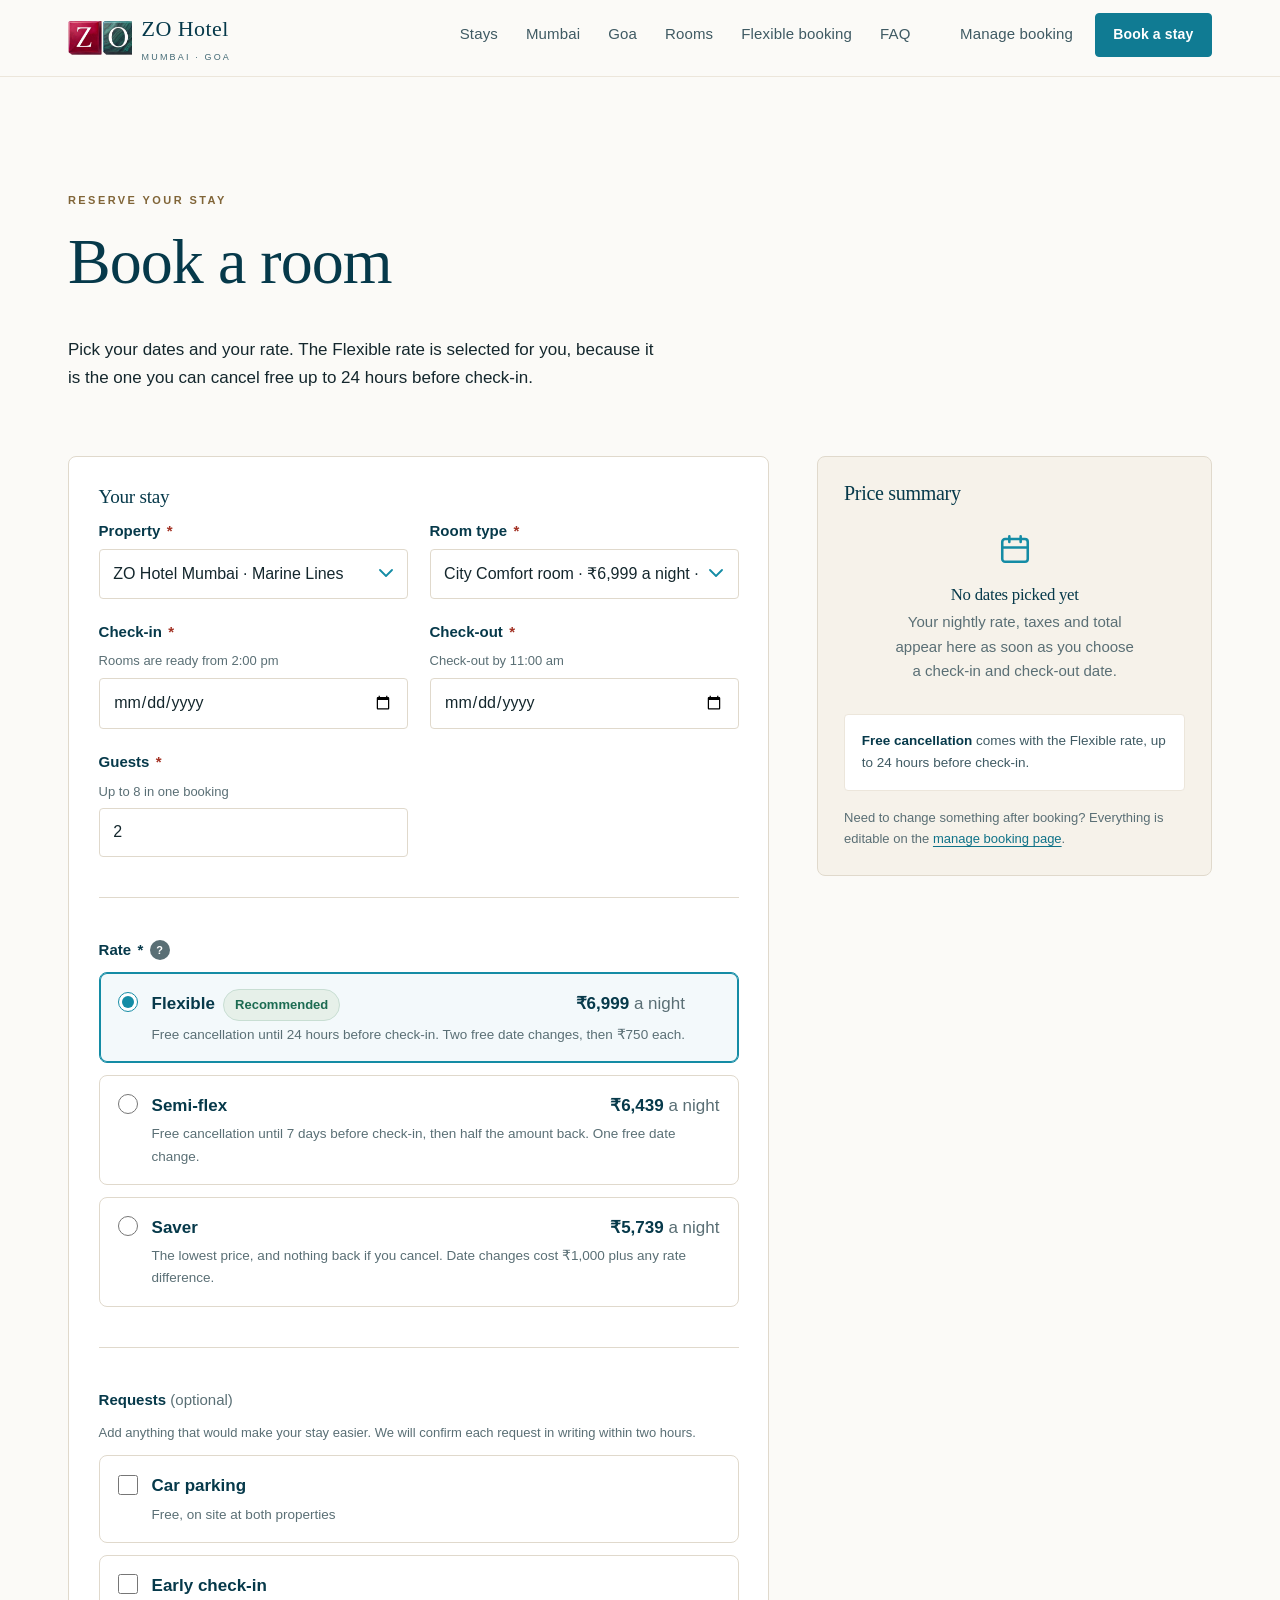
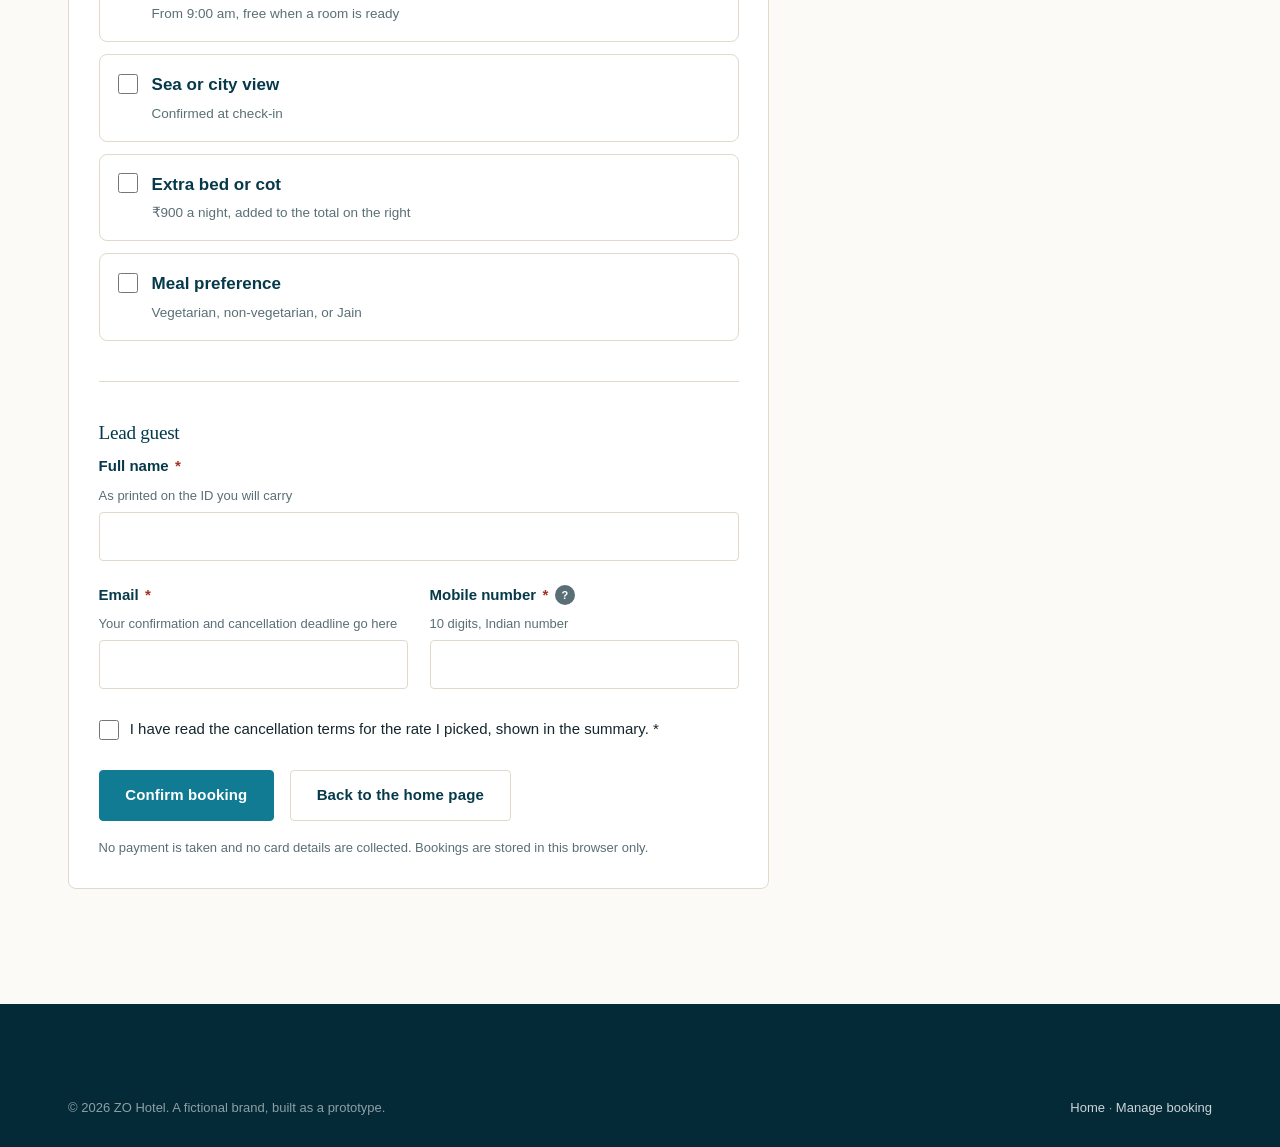
==== booking.html @ 261be16f "Add the ZO emblem as the brand mark, header to favicon One supplied render, 6336x2688 on a flat whit" ====
<!DOCTYPE html>
<html lang="en-IN">
<head>
<meta charset="utf-8">
<meta name="viewport" content="width=device-width, initial-scale=1">
<title>Book a stay — ZO Hotel</title>
<meta name="description" content="Book a room at ZO Hotel Mumbai or Goa. Pick a Flexible rate for free cancellation up to 24 hours before check-in.">
<link rel="icon" type="image/png" href="assets/img/zo-favicon.png">
<link rel="stylesheet" href="assets/css/main.css">
</head>
<body class="page--solid">

<a class="skip-link" href="#main">Skip to the main content</a>

<header class="site-header" data-header>
  <div class="container site-header__inner">
    <a class="brand" href="index.html">
      <img class="brand__mark" src="assets/img/zo-logo-mark.webp"
           alt="" width="480" height="255" decoding="async">
      <span class="brand__text">ZO Hotel<small>Mumbai · Goa</small></span>
    </a>

    <button class="nav__toggle" type="button" data-nav-toggle aria-expanded="false" aria-controls="site-nav">
      <svg width="18" height="18" viewBox="0 0 24 24" fill="none" stroke="currentColor" stroke-width="1.8" stroke-linecap="round" aria-hidden="true"><path d="M3 7h18M3 12h18M3 17h18"/></svg>
      Menu
    </button>

    <nav class="nav" id="site-nav" data-nav aria-label="Main">
      <ul class="nav__list">
        <li><a class="nav__link" href="index.html#stays">Stays</a></li>
        <li><a class="nav__link" href="mumbai.html">Mumbai</a></li>
        <li><a class="nav__link" href="goa.html">Goa</a></li>
        <li><a class="nav__link" href="index.html#rooms">Rooms</a></li>
        <li><a class="nav__link" href="flexible-booking.html">Flexible booking</a></li>
        <li><a class="nav__link" href="index.html#faq">FAQ</a></li>
        <li aria-hidden="true"><span class="nav__divider"></span></li>
        <li><a class="nav__link" href="manage.html">Manage booking</a></li>
        <li class="nav__cta"><a class="btn btn--primary btn--sm" href="booking.html" aria-current="page">Book a stay</a></li>
      </ul>
    </nav>
  </div>
</header>

<main id="main" class="section">
  <div class="container">

    <div class="section__head">
      <p class="eyebrow">Reserve your stay</p>
      <h1>Book a room</h1>
      <p>
        Pick your dates and your rate. The Flexible rate is selected for you, because it is the one
        you can cancel free up to 24 hours before check-in.
      </p>
    </div>

    <noscript>
      <div class="banner banner--warn">
        <span class="banner__icon">
          <svg width="22" height="22" viewBox="0 0 24 24" fill="none" stroke="currentColor" stroke-width="1.8" stroke-linecap="round" stroke-linejoin="round" aria-hidden="true"><path d="M12 4l8.5 15H3.5L12 4z"/><path d="M12 10v4M12 17h.01"/></svg>
        </span>
        <div class="banner__body">
          <p class="banner__title">This booking form needs JavaScript</p>
          <p>Live pricing and validation run in your browser. Call +91 22 4000 1234 and we will book the room for you.</p>
        </div>
      </div>
    </noscript>

    <!-- Confirmation replaces the form once a booking succeeds -->
    <div id="booking-confirmation" hidden></div>

    <div class="booking-layout">

      <div class="card" id="booking-form-card">
        <form id="booking-form" novalidate>

          <!-- Error summary: appears above the form, links to each field -->
          <div class="error-summary" data-error-summary role="alert" hidden></div>

          <h2 style="font-size:1.2rem">Your stay</h2>
          <div class="form-grid">
            <div class="field">
              <label class="label" for="property">Property <span class="req" aria-hidden="true">*</span></label>
              <select class="select" id="property" name="property" required>
                <option value="mumbai">ZO Hotel Mumbai · Marine Lines</option>
                <option value="goa">ZO Hotel Goa · Baga Beach</option>
              </select>
              <p class="error-text" data-error-for="property" id="err-property" hidden></p>
            </div>

            <div class="field">
              <label class="label" for="roomId">Room type <span class="req" aria-hidden="true">*</span></label>
              <select class="select" id="roomId" name="roomId" required>
                <!-- Options are built from the rate card in booking.js -->
              </select>
              <p class="error-text" data-error-for="roomId" id="err-roomId" hidden></p>
            </div>

            <div class="field">
              <label class="label" for="checkIn">Check-in <span class="req" aria-hidden="true">*</span></label>
              <p class="hint" id="hint-checkIn">Rooms are ready from 2:00 pm</p>
              <input class="input" type="date" id="checkIn" name="checkIn" required aria-describedby="hint-checkIn">
              <p class="error-text" data-error-for="checkIn" id="err-checkIn" hidden></p>
            </div>

            <div class="field">
              <label class="label" for="checkOut">Check-out <span class="req" aria-hidden="true">*</span></label>
              <p class="hint" id="hint-checkOut">Check-out by 11:00 am</p>
              <input class="input" type="date" id="checkOut" name="checkOut" required aria-describedby="hint-checkOut">
              <p class="error-text" data-error-for="checkOut" id="err-checkOut" hidden></p>
            </div>

            <div class="field">
              <label class="label" for="guests">Guests <span class="req" aria-hidden="true">*</span></label>
              <p class="hint" id="hint-guests">Up to 8 in one booking</p>
              <input class="input" type="number" id="guests" name="guests" value="2" min="1" max="8" step="1" inputmode="numeric" required aria-describedby="hint-guests">
              <p class="error-text" data-error-for="guests" id="err-guests" hidden></p>
            </div>
          </div>

          <hr>

          <fieldset id="plan-fieldset" role="radiogroup" aria-required="true" aria-labelledby="plan-legend">
            <legend style="display:flex;align-items:center;gap:.4rem" id="plan-legend">
              Rate <span class="req" aria-hidden="true">*</span>
              <span class="tip" data-tip>
                <button class="tip__btn" type="button" aria-label="How the three rates differ" aria-describedby="tip-rates">?</button>
                <span class="tip__bubble" id="tip-rates" role="tooltip" hidden>
                  The cheaper the rate, the less you get back if you cancel. Flexible costs the most and
                  refunds in full until 24 hours before check-in.
                </span>
              </span>
            </legend>

            <div class="option-list" id="plan-list">
              <label class="option" for="plan-flexible" data-plan="flexible">
                <input type="radio" id="plan-flexible" name="planId" value="flexible" required checked>
                <span class="option__text">
                  <span class="option__title">
                    Flexible
                    <span class="chip chip--success">Recommended</span>
                    <span class="option__price" data-plan-price></span>
                  </span>
                  <span class="option__note">
                    Free cancellation until 24 hours before check-in. Two free date changes, then ₹750 each.
                  </span>
                </span>
              </label>

              <label class="option" for="plan-semiflex" data-plan="semiflex">
                <input type="radio" id="plan-semiflex" name="planId" value="semiflex" required>
                <span class="option__text">
                  <span class="option__title">
                    Semi-flex
                    <span class="option__price" data-plan-price></span>
                  </span>
                  <span class="option__note">
                    Free cancellation until 7 days before check-in, then half the amount back. One free date change.
                  </span>
                </span>
              </label>

              <label class="option" for="plan-saver" data-plan="saver">
                <input type="radio" id="plan-saver" name="planId" value="saver" required>
                <span class="option__text">
                  <span class="option__title">
                    Saver
                    <span class="option__price" data-plan-price></span>
                  </span>
                  <span class="option__note">
                    The lowest price, and nothing back if you cancel. Date changes cost ₹1,000 plus any rate difference.
                  </span>
                </span>
              </label>
            </div>
            <p class="error-text" data-error-for="planId" id="err-planId" hidden></p>
          </fieldset>

          <hr>

          <fieldset>
            <legend>Requests <span class="muted" style="font-weight:400">(optional)</span></legend>
            <p class="hint" style="margin-bottom:.75rem">
              Add anything that would make your stay easier. We will confirm each request in writing
              within two hours.
            </p>

            <div class="option-list">
              <label class="option" for="req-parking">
                <input type="checkbox" id="req-parking" name="requests" value="parking" data-group="true">
                <span class="option__text">
                  <span class="option__title">Car parking</span>
                  <span class="option__note">Free, on site at both properties</span>
                </span>
              </label>

              <label class="option" for="req-earlyCheckin">
                <input type="checkbox" id="req-earlyCheckin" name="requests" value="earlyCheckin" data-group="true">
                <span class="option__text">
                  <span class="option__title">Early check-in</span>
                  <span class="option__note">From 9:00 am, free when a room is ready</span>
                </span>
              </label>

              <label class="option" for="req-view">
                <input type="checkbox" id="req-view" name="requests" value="view" data-group="true">
                <span class="option__text">
                  <span class="option__title">Sea or city view</span>
                  <span class="option__note">Confirmed at check-in</span>
                </span>
              </label>

              <label class="option" for="req-extraBed">
                <input type="checkbox" id="req-extraBed" name="requests" value="extraBed" data-group="true">
                <span class="option__text">
                  <span class="option__title">Extra bed or cot</span>
                  <span class="option__note">₹900 a night, added to the total on the right</span>
                </span>
              </label>

              <label class="option" for="req-meal-booking">
                <input type="checkbox" id="req-meal-booking" name="requests" value="meal" data-group="true">
                <span class="option__text">
                  <span class="option__title">Meal preference</span>
                  <span class="option__note">Vegetarian, non-vegetarian, or Jain</span>
                </span>
              </label>
            </div>

            <div class="field mt-2" id="meal-field" hidden>
              <label class="label" for="meal">Which preference</label>
              <select class="select" id="meal" name="meal" style="max-width:280px">
                <option value="veg">Vegetarian</option>
                <option value="nonveg">Non-vegetarian</option>
                <option value="jain">Jain</option>
              </select>
            </div>
          </fieldset>

          <hr>

          <h2 style="font-size:1.2rem">Lead guest</h2>
          <div class="form-grid">
            <div class="field field--full">
              <label class="label" for="fullName">Full name <span class="req" aria-hidden="true">*</span></label>
              <p class="hint" id="hint-fullName">As printed on the ID you will carry</p>
              <input class="input" type="text" id="fullName" name="fullName" autocomplete="name" required aria-describedby="hint-fullName">
              <p class="error-text" data-error-for="fullName" id="err-fullName" hidden></p>
            </div>

            <div class="field">
              <label class="label" for="email">Email <span class="req" aria-hidden="true">*</span></label>
              <p class="hint" id="hint-email">Your confirmation and cancellation deadline go here</p>
              <input class="input" type="email" id="email" name="email" autocomplete="email" required aria-describedby="hint-email">
              <p class="error-text" data-error-for="email" id="err-email" hidden></p>
            </div>

            <div class="field">
              <label class="label" for="phone">
                Mobile number <span class="req" aria-hidden="true">*</span>
                <span class="tip" data-tip>
                  <button class="tip__btn" type="button" aria-label="Why we ask for a mobile number" aria-describedby="tip-phone">?</button>
                  <span class="tip__bubble" id="tip-phone" role="tooltip" hidden>
                    If anything changes with your room on the day, we call this number before you travel.
                  </span>
                </span>
              </label>
              <p class="hint" id="hint-phone">10 digits, Indian number</p>
              <input class="input" type="tel" id="phone" name="phone" autocomplete="tel" inputmode="numeric" required aria-describedby="hint-phone">
              <p class="error-text" data-error-for="phone" id="err-phone" hidden></p>
            </div>
          </div>

          <div class="field mt-3">
            <label class="checkline" for="consent">
              <input type="checkbox" id="consent" name="consent" required>
              <span>
                I have read the cancellation terms for the rate I picked, shown in the summary.
                <span class="req" aria-hidden="true">*</span>
              </span>
            </label>
            <p class="error-text" data-error-for="consent" id="err-consent" hidden></p>
          </div>

          <div class="btn-row mt-3">
            <button class="btn btn--primary" type="submit">Confirm booking</button>
            <a class="btn btn--outline" href="index.html">Back to the home page</a>
          </div>

          <p class="tiny muted mt-2">
            No payment is taken and no card details are collected.
            Bookings are stored in this browser only.
          </p>
        </form>
      </div>

      <aside class="summary" id="summary-card" aria-labelledby="summary-title">
        <h2 id="summary-title">Price summary</h2>
        <div id="summary-body" aria-live="polite"></div>
        <div class="summary__policy" id="summary-policy"></div>
        <p class="tiny muted mt-2 mb-0">
          Need to change something after booking? Everything is editable on the
          <a href="manage.html">manage booking page</a>.
        </p>
      </aside>

    </div>
  </div>
</main>

<footer class="site-footer">
  <div class="container">
    <div class="footer-bottom" style="margin-top:0;border-top:0">
      <p class="mb-0">© <span data-year>2026</span> ZO Hotel. A fictional brand, built as a prototype.</p>
      <p class="mb-0">
        <a href="index.html">Home</a> ·
        <a href="manage.html">Manage booking</a>
      </p>
    </div>
  </div>
</footer>

<script src="assets/js/logic.js"></script>
<script src="assets/js/core.js"></script>
<script src="assets/js/forms.js"></script>
<script src="assets/js/booking.js"></script>
</body>
</html>
---- assets/css/main.css ----
/* =============================================================================
   ZO Hotel — main.css
   Editorial hospitality design. Photography carries the page; type and colour
   stay restrained. No external fonts or images, so the site runs offline.

   1  Tokens              8  Destinations        15 Dialogs
   2  Base                9  Editorial           16 Banners and toasts
   3  Utilities          10  Rooms and rates     17 Docs pages
   4  Buttons            11  Meetings            18 Footer
   5  Header and nav     12  Flexibility         19 Motion
   6  Hero               13  Trust and FAQ       20 Responsive
   7  Sections           14  Forms               21 Print

   8b Property pages — the Mumbai and Goa panels on the home page open
      mumbai.html and goa.html, which reuse this system: the hero of section 6,
      the rate list of section 10, the benefit rules of section 12 and the
      accordion of section 13. The few additions they need sit at the end of
      section 8, next to the destination panels they follow from.
   ========================================================================== */

/* -----------------------------------------------------------------------------
   1. Tokens
   -------------------------------------------------------------------------- */
:root {
  /* brand */
  --navy: #06394a;
  --navy-deep: #042a37;
  --near-black: #14272d;
  --teal: #148ca5;
  --teal-dark: #0f7288;
  /* Filled buttons only. White on --teal measures 3.94:1, under the 4.5:1 that
     15px semibold button text needs, so the filled button takes this instead
     and --teal stays as the accent it was chosen to be. */
  --teal-btn: #107b93;
  --teal-btn-hover: #0d6376;
  --sand: #c9a979;
  /* Small sand labels are text, so they are held to 4.5:1 against the three
     page grounds — white, ivory and soft white. #a8875a managed 3.00:1 on
     ivory. --sand itself stays lighter because it only ever draws a rule. */
  --sand-deep: #806538;

  /* surfaces */
  --ivory: #f6f2ea;
  --ivory-deep: #efe8db;
  --soft-white: #fbfaf7;
  --warm-white: #faf7f2; /* headline colour over photography */
  --white: #ffffff;

  /* text */
  --ink: #14272d;
  --ink-soft: #3f5a63;
  /* Hints, meta lines and captions. #6b8189 measured 3.67:1 on ivory. */
  --muted: #5a6f75;
  --on-dark: rgba(255, 255, 255, 0.92);
  --on-dark-soft: rgba(255, 255, 255, 0.72);

  /* lines */
  --line: #e0d9cc;
  --line-soft: #ece6db;
  --line-cool: #d6e3e7;

  /* semantic */
  --success: #1c6b52;
  --success-bg: #e6f0e9;
  --danger: #a33224;
  --danger-bg: #f8ebe8;
  --warn: #8a6320;
  --warn-bg: #f9f0dd;

  /* type */
  --serif: 'Iowan Old Style', 'Palatino Linotype', Palatino, 'Book Antiqua', Georgia, serif;
  --sans: -apple-system, BlinkMacSystemFont, 'Segoe UI', Roboto, 'Helvetica Neue', Arial, sans-serif;
  --mono: ui-monospace, SFMono-Regular, Menlo, Consolas, monospace;

  /* shape */
  --radius-sm: 4px;
  --radius: 8px;
  --radius-lg: 12px;
  --shadow-sm: 0 1px 2px rgba(20, 39, 45, 0.05), 0 2px 8px rgba(20, 39, 45, 0.04);
  --shadow: 0 2px 6px rgba(20, 39, 45, 0.06), 0 12px 32px rgba(20, 39, 45, 0.08);
  --shadow-lift: 0 24px 60px rgba(20, 39, 45, 0.18);
  --container: 1240px;
  --header-h: 76px;

  /* motion */
  --ease: cubic-bezier(0.22, 0.61, 0.36, 1);
}

/* -----------------------------------------------------------------------------
   2. Base
   -------------------------------------------------------------------------- */
*,
*::before,
*::after { box-sizing: border-box; }

html {
  -webkit-text-size-adjust: 100%;
  scroll-behavior: smooth;
  scroll-padding-top: calc(var(--header-h) + 16px);
}

body {
  margin: 0;
  background: var(--soft-white);
  color: var(--ink);
  font-family: var(--sans);
  font-size: 1.0625rem;
  line-height: 1.65;
  -webkit-font-smoothing: antialiased;
  overflow-x: hidden;
}

/* Inner pages sit below the fixed header; the home page tucks under it. */
body.page--solid { padding-top: var(--header-h); }

h1, h2, h3, h4 {
  font-family: var(--serif);
  color: var(--navy);
  font-weight: 400;
  line-height: 1.1;
  letter-spacing: -0.015em;
  margin: 0 0 0.6em;
}

h1 { font-size: clamp(2.5rem, 5vw, 4rem); }
h2 { font-size: clamp(1.9rem, 3.4vw, 2.9rem); }
h3 { font-size: clamp(1.2rem, 1.8vw, 1.5rem); }
h4 { font-size: 1.0625rem; font-family: var(--sans); font-weight: 600; }

p { margin: 0 0 1.1rem; }
p:last-child { margin-bottom: 0; }

a { color: var(--teal-dark); text-decoration: underline; text-underline-offset: 3px; text-decoration-thickness: 1px; }
a:hover { color: var(--navy); }

ul, ol { margin: 0 0 1.1rem; padding-left: 1.2rem; }
li { margin-bottom: 0.4rem; }

img { max-width: 100%; height: auto; display: block; }
strong { font-weight: 600; color: var(--navy); }
kbd {
  font-family: var(--mono); font-size: 0.8125em; background: var(--ivory);
  border: 1px solid var(--line); border-radius: 3px; padding: 0.1em 0.35em;
}

hr { border: 0; border-top: 1px solid var(--line); margin: 2.5rem 0; }

:focus-visible {
  outline: 2px solid var(--teal);
  outline-offset: 3px;
  border-radius: 2px;
}

/* -----------------------------------------------------------------------------
   3. Utilities
   -------------------------------------------------------------------------- */
.visually-hidden {
  position: absolute !important;
  width: 1px; height: 1px; padding: 0; margin: -1px;
  overflow: hidden; clip: rect(0 0 0 0); clip-path: inset(50%);
  white-space: nowrap; border: 0;
}

.container {
  width: 100%;
  max-width: var(--container);
  margin-inline: auto;
  padding-inline: clamp(20px, 4vw, 48px);
}
.container--narrow { max-width: 820px; }

.eyebrow {
  display: block;
  font-family: var(--sans);
  font-size: 0.6875rem;
  font-weight: 600;
  letter-spacing: 0.22em;
  text-transform: uppercase;
  color: var(--sand-deep);
  margin: 0 0 1.1rem;
}
.eyebrow--light { color: rgba(255, 255, 255, 0.82); }

.lede { font-size: clamp(1.0625rem, 1.4vw, 1.1875rem); color: var(--ink-soft); max-width: 56ch; }
.muted { color: var(--muted); }
.small { font-size: 0.9375rem; }
.tiny { font-size: 0.8125rem; }
.center { text-align: center; }
/* Keeps a hyphenated word whole: line breakers treat "check-out" as two. */
.nowrap { white-space: nowrap; }
.mono { font-family: var(--mono); font-size: 0.9375em; }
.mb-0 { margin-bottom: 0; }
.mt-1 { margin-top: 0.5rem; }
.mt-2 { margin-top: 1rem; }
.mt-3 { margin-top: 1.75rem; }
.mt-4 { margin-top: 2.75rem; }
.stack > * + * { margin-top: 0.8rem; }

.skip-link {
  position: absolute; left: 16px; top: -64px; z-index: 200;
  background: var(--navy); color: var(--white);
  padding: 12px 20px; border-radius: 0 0 var(--radius) var(--radius);
  text-decoration: none; font-weight: 600;
  transition: top 0.2s var(--ease);
}
.skip-link:focus { top: 0; color: var(--white); }

/* -----------------------------------------------------------------------------
   4. Buttons
   -------------------------------------------------------------------------- */
.btn {
  display: inline-flex; align-items: center; justify-content: center; gap: 0.5rem;
  min-height: 48px; padding: 0.75rem 1.6rem;
  border: 1px solid transparent; border-radius: var(--radius-sm);
  font: inherit; font-size: 0.9375rem; font-weight: 600;
  letter-spacing: 0.01em; text-decoration: none; cursor: pointer;
  transition: background-color 0.25s var(--ease), color 0.25s var(--ease),
              border-color 0.25s var(--ease), transform 0.25s var(--ease);
}

.btn--primary { background: var(--teal-btn); border-color: var(--teal-btn); color: var(--white); }
.btn--primary:hover { background: var(--teal-btn-hover); border-color: var(--teal-btn-hover); color: var(--white); }

.btn--dark { background: var(--navy); border-color: var(--navy); color: var(--white); }
.btn--dark:hover { background: var(--navy-deep); color: var(--white); }

.btn--outline { background: transparent; border-color: var(--line); color: var(--navy); }
.btn--outline:hover { border-color: var(--navy); background: var(--ivory); color: var(--navy); }

.btn--onDark { background: transparent; border-color: rgba(255, 255, 255, 0.5); color: var(--white); }
.btn--onDark:hover { background: rgba(255, 255, 255, 0.14); border-color: var(--white); color: var(--white); }

/* Understated text link used beside a primary action */
.btn--quiet {
  background: transparent; border-color: transparent; color: var(--navy);
  padding-inline: 0.25rem; text-decoration: underline; text-underline-offset: 4px;
}
.btn--quiet:hover { color: var(--teal-dark); }
.btn--quiet-light { background: transparent; border-color: transparent; color: var(--white); text-decoration: underline; text-underline-offset: 5px; padding-inline: 0.25rem; }
.btn--quiet-light:hover { color: var(--white); background: rgba(255, 255, 255, 0.12); }

/* Destructive, deliberately never the visual default */
.btn--quiet-danger {
  background: transparent; border-color: transparent; color: var(--danger);
  text-decoration: underline; text-underline-offset: 4px; padding-inline: 0.4rem;
}
.btn--quiet-danger:hover { background: var(--danger-bg); color: var(--danger); text-decoration: none; }

.btn--ghost { background: transparent; border-color: transparent; color: var(--teal-dark); padding-inline: 0.5rem; }
.btn--ghost:hover { background: var(--ivory); }

.btn--sm { min-height: 44px; padding: 0.5rem 1.1rem; font-size: 0.875rem; }
.btn--block { width: 100%; }
.btn[disabled], .btn[aria-disabled='true'] { opacity: 0.5; cursor: not-allowed; }

/* `display: inline-flex` above outranks the UA rule for [hidden], so a button
   the script hides would otherwise stay on screen and stay clickable. The
   reason step in flows.js hides and shows its offer button on every change of
   selection, which is where this bit. Every other component that toggles
   `hidden` declares the same override. */
.btn[hidden] { display: none; }

.btn-row { display: flex; flex-wrap: wrap; gap: 1rem; align-items: center; }

/* Arrow link, used on destination panels and rooms */
.arrow-link {
  display: inline-flex; align-items: center; gap: 0.5rem;
  font-size: 0.9375rem; font-weight: 600; text-decoration: none;
  color: var(--navy); letter-spacing: 0.01em;
}
.arrow-link::after {
  content: '→'; transition: transform 0.3s var(--ease); font-weight: 400;
}
.arrow-link:hover { color: var(--teal-dark); }
.arrow-link:hover::after { transform: translateX(5px); }
.arrow-link--light { color: var(--white); }
.arrow-link--light:hover { color: var(--white); }

/* -----------------------------------------------------------------------------
   5. Header and navigation
   -------------------------------------------------------------------------- */
.site-header {
  position: fixed; top: 0; left: 0; right: 0; z-index: 60;
  background: transparent;
  border-bottom: 1px solid transparent;
  transition: background-color 0.45s var(--ease), border-color 0.45s var(--ease),
              box-shadow 0.45s var(--ease);
}
.site-header__inner {
  display: flex; align-items: center; gap: 1.5rem; min-height: var(--header-h);
  position: relative;
}

.brand {
  display: inline-flex; align-items: center; gap: 0.6rem;
  font-family: var(--serif); font-size: 1.375rem; letter-spacing: 0.02em;
  color: var(--white); text-decoration: none; margin-right: auto;
  transition: color 0.45s var(--ease);
}
/* The two enamel tiles from the emblem, and only those. The crest above them
   in the full artwork is fine filigree that turns to noise at this size, so
   the header takes the part that still reads: two saturated squares carrying a
   Z and an O. Decorative, because the wordmark beside it says the name. */
.brand__mark {
  display: block; width: auto; height: 34px;
  flex: 0 0 auto; align-self: center;
}
.brand__text { display: inline-block; }
/* Kept: the wave mark the header used before the emblem existed. */
.brand__wave { display: inline-block; width: 22px; transition: color 0.45s var(--ease); }
.brand small {
  display: block; font-family: var(--sans); font-size: 0.5625rem;
  letter-spacing: 0.24em; text-transform: uppercase; opacity: 0.75; margin-top: 2px;
}

.nav__list { display: flex; align-items: center; gap: 0.15rem; list-style: none; margin: 0; padding: 0; }
.nav__link {
  display: block; padding: 0.5rem 0.8rem; border-radius: var(--radius-sm);
  color: rgba(255, 255, 255, 0.9); text-decoration: none;
  font-size: 0.9375rem; letter-spacing: 0.01em;
  transition: color 0.25s var(--ease), background-color 0.25s var(--ease);
}
.nav__link:hover { color: var(--white); background: rgba(255, 255, 255, 0.12); }
.nav__link[aria-current='page'] { color: var(--white); box-shadow: inset 0 -1px 0 rgba(255, 255, 255, 0.7); }

.nav__divider { width: 1px; height: 20px; background: rgba(255, 255, 255, 0.28); margin-inline: 0.6rem; }
.nav__cta { margin-left: 0.4rem; }

.nav__toggle {
  display: none; align-items: center; gap: 0.5rem;
  background: transparent; border: 1px solid rgba(255, 255, 255, 0.45);
  border-radius: var(--radius-sm); min-height: 44px; padding: 0 0.9rem;
  font: inherit; font-size: 0.9375rem; font-weight: 600; color: var(--white); cursor: pointer;
}

/* Solid state: set on scroll, on inner pages, and while the drawer is open */
.site-header.is-solid,
.site-header.is-open {
  background: rgba(251, 250, 247, 0.95);
  backdrop-filter: saturate(150%) blur(12px);
  border-bottom-color: var(--line-soft);
}
.site-header.is-solid .brand,
.site-header.is-open .brand { color: var(--navy); }
.site-header.is-solid .nav__link,
.site-header.is-open .nav__link { color: var(--ink-soft); }
.site-header.is-solid .nav__link:hover,
.site-header.is-open .nav__link:hover { color: var(--navy); background: var(--ivory); }
.site-header.is-solid .nav__link[aria-current='page'],
.site-header.is-open .nav__link[aria-current='page'] { color: var(--navy); box-shadow: inset 0 -1px 0 var(--sand); }
.site-header.is-solid .nav__divider,
.site-header.is-open .nav__divider { background: var(--line); }
.site-header.is-solid .nav__toggle,
.site-header.is-open .nav__toggle { color: var(--navy); border-color: var(--line); }

/* -----------------------------------------------------------------------------
   6. Hero
   -------------------------------------------------------------------------- */
.hero {
  position: relative;
  min-height: 85vh;
  display: flex;
  flex-direction: column;
  justify-content: flex-end;
  overflow: hidden;
  isolation: isolate;
}

.hero__media { position: absolute; inset: 0; z-index: -2; }
.hero__media img {
  width: 100%; height: 100%;
  object-fit: cover; object-position: center 58%;
  animation: heroSettle 2.4s var(--ease) both;
}
@keyframes heroSettle {
  from { transform: scale(1.07); }
  to { transform: scale(1); }
}

/* Overlay exists only to make type legible, and it has to actually do that:
   the earlier values left the headline at 1.99:1 and the lede at 1.76:1 over
   the sand, both well under WCAG AA. Tuned by measuring the brightest pixel
   each glyph covers, not the average of the frame. Still directional, so the
   beach and sea on the right stay open. */
.hero__scrim {
  position: absolute; inset: 0; z-index: -1;
  background:
    linear-gradient(to bottom, rgba(4, 42, 55, 0.52) 0%, rgba(4, 42, 55, 0.16) 14%, rgba(4, 42, 55, 0.06) 24%),
    linear-gradient(103deg, rgba(4, 42, 55, 0.88) 0%, rgba(4, 42, 55, 0.76) 26%, rgba(4, 42, 55, 0.44) 50%, rgba(4, 42, 55, 0.06) 68%),
    linear-gradient(to top, rgba(4, 42, 55, 0.7) 0%, rgba(4, 42, 55, 0.28) 32%, rgba(4, 42, 55, 0.04) 54%);
}

.hero__body {
  padding-top: calc(var(--header-h) + clamp(2.5rem, 7vh, 5rem));
  padding-bottom: clamp(2rem, 5vh, 3.25rem);
  /* Narrow enough that the headline sits over the hillside, not the shoreline. */
  max-width: min(620px, 54%);
}

/* One composition, one colour, two lines. The break is set in the markup so it
   never lands mid-phrase. */
.hero h1 {
  font-size: clamp(2.75rem, 4.1vw, 4.25rem);
  line-height: 1.07;
  letter-spacing: -0.022em;
  color: var(--warm-white);
  margin-bottom: 1.5rem;
  text-shadow: 0 1px 28px rgba(4, 42, 55, 0.28);
}

.hero__lede {
  font-size: clamp(1rem, 1.2vw, 1.125rem);
  line-height: 1.6;
  color: var(--on-dark);
  max-width: 40ch;
  margin-bottom: 2.25rem;
}
.hero__actions { display: flex; flex-wrap: wrap; gap: 0.5rem 1.75rem; align-items: center; }
.hero__reassure {
  display: inline-flex; align-items: center; gap: 0.55rem;
  margin: 2rem 0 0;
  font-size: 0.8125rem; letter-spacing: 0.04em; color: var(--on-dark-soft);
}
.hero__reassure svg { flex: 0 0 auto; opacity: 0.85; }

/* Floating booking bar, sitting near the base of the photograph. It arrives a
   beat after the image has settled, so the photograph reads first. */
.searchbar {
  background: rgba(251, 250, 247, 0.96);
  backdrop-filter: blur(8px);
  border: 1px solid rgba(255, 255, 255, 0.55);
  border-radius: var(--radius-lg);
  box-shadow: var(--shadow-lift);
  padding: 0.5rem;
  margin-bottom: clamp(1.5rem, 5vh, 3rem);
  animation: searchbarRise 0.7s var(--ease) 0.2s both;
}
@keyframes searchbarRise {
  from { opacity: 0; transform: translateY(20px); }
  to { opacity: 1; transform: none; }
}
.searchbar__grid {
  display: grid;
  grid-template-columns: 1.15fr 1fr 1fr 0.8fr auto;
  align-items: end;
  gap: 0.25rem;
}
.searchbar__field { padding: 0.7rem 1rem; border-right: 1px solid var(--line-soft); min-width: 0; }
.searchbar__grid > .searchbar__field:nth-child(4) { border-right: 0; }
.searchbar__label {
  display: block; font-size: 0.6875rem; font-weight: 600;
  letter-spacing: 0.14em; text-transform: uppercase; color: var(--muted);
  margin-bottom: 0.3rem;
}
.searchbar__input {
  width: 100%; border: 0; background: transparent; padding: 0;
  font: inherit; font-size: 0.9375rem; font-weight: 600; color: var(--navy);
  min-height: 26px;
}
.searchbar__input:focus { outline: 0; }
.searchbar__field:focus-within { background: var(--ivory); border-radius: var(--radius-sm); }
.searchbar__submit { padding: 0.35rem; }
.searchbar__submit .btn { min-height: 54px; padding-inline: 1.75rem; }
.searchbar__note { margin: 0.35rem 0 0.2rem 1rem; font-size: 0.75rem; color: var(--muted); }

/* -----------------------------------------------------------------------------
   7. Sections
   -------------------------------------------------------------------------- */
.section { padding: clamp(4rem, 9vw, 8rem) 0; }
.section--tight { padding: clamp(3rem, 6vw, 5rem) 0; }
.section--ivory { background: var(--ivory); }
.section--white { background: var(--white); }
.section--navy { background: var(--navy); color: var(--on-dark); }
.section--navy h2, .section--navy h3 { color: var(--white); }
.section--navy .lede { color: var(--on-dark-soft); }
.section--flush-top { padding-top: 0; }

.section__head { max-width: 62ch; margin-bottom: clamp(2.5rem, 5vw, 4rem); }
.section__head--center { margin-inline: auto; text-align: center; }
.section__head h2 { text-wrap: balance; }

/* A heading that reads as two editorial lines */
.display-2 { display: block; }
.display-2 span { display: block; }
.display-2 span + span { color: var(--teal-dark); }
.section--navy .display-2 span + span { color: var(--sand); }

/* -----------------------------------------------------------------------------
   8. Destinations
   -------------------------------------------------------------------------- */
.destinations { display: grid; grid-template-columns: repeat(2, minmax(0, 1fr)); gap: clamp(1.25rem, 3vw, 2.5rem); }

.place { position: relative; display: block; text-decoration: none; color: inherit; }
.place__media {
  position: relative; overflow: hidden;
  border-radius: var(--radius);
  aspect-ratio: 4 / 5;
  background: var(--ivory-deep);
}
.place__media img {
  width: 100%; height: 100%; object-fit: cover;
  transition: transform 1.2s var(--ease);
}
.place:hover .place__media img,
.place:focus-visible .place__media img { transform: scale(1.045); }
.place__media::after {
  content: ''; position: absolute; inset: 0;
  background: linear-gradient(to top, rgba(4, 42, 55, 0.78) 0%, rgba(4, 42, 55, 0.22) 38%, rgba(4, 42, 55, 0) 62%);
}
.place__caption {
  position: absolute; inset: auto 0 0 0; z-index: 2;
  padding: clamp(1.5rem, 3vw, 2.25rem);
  color: var(--white);
}
.place__kicker {
  font-size: 0.625rem; font-weight: 600; letter-spacing: 0.2em;
  text-transform: uppercase; color: rgba(255, 255, 255, 0.85); margin: 0 0 0.5rem;
}
.place__name {
  font-family: var(--serif); font-size: clamp(1.6rem, 2.4vw, 2.1rem);
  color: var(--white); margin: 0 0 0.5rem; line-height: 1.15;
}
.place__blurb { color: rgba(255, 255, 255, 0.85); font-size: 0.9375rem; margin: 0 0 1rem; max-width: 34ch; }
.place__foot {
  display: flex; flex-wrap: wrap; align-items: baseline; gap: 0.75rem 1.25rem;
  justify-content: space-between;
}
.place__price { font-size: 0.9375rem; color: var(--white); margin: 0; }
.place__price strong { color: var(--white); font-weight: 600; }

/* - - - - - - - - - - - - - - - - - - - - - - - - - - - - - - - - - - - - - -
   Property pages (mumbai.html, goa.html)

   A destination panel opens the property page, so the two share a language.
   Everything here is a variant of a component that already exists; nothing
   introduces a second visual system.
   - - - - - - - - - - - - - - - - - - - - - - - - - - - - - - - - - - - - - */

/* The home page hero carries a search bar beneath the headline, which is what
   gives that composition its footing. A property hero ends at its actions, so
   it takes its own height and its own bottom margin instead. */
.hero--property { min-height: min(74vh, 720px); }
.hero--property .hero__body { padding-bottom: clamp(3rem, 9vh, 5.5rem); }

/* A property hero carries a longer lede than the home page and sits lower in
   the frame, which on both photographs puts type over a bright passage — the
   sand at Goa, the lit windows at Mumbai. So the scrim is firmer here, while
   staying directional: the right of each photograph is left open.
   Tuned by measuring the brightest pixel each glyph actually covers, so both
   heroes clear WCAG AA — 3:1 for the headline, 4.5:1 for the lede. Change a
   stop and that margin goes with it. */
.hero--property .hero__scrim {
  background:
    linear-gradient(to bottom, rgba(4, 42, 55, 0.52) 0%, rgba(4, 42, 55, 0.16) 15%, rgba(4, 42, 55, 0.06) 27%),
    linear-gradient(100deg, rgba(4, 42, 55, 0.88) 0%, rgba(4, 42, 55, 0.76) 30%, rgba(4, 42, 55, 0.42) 55%, rgba(4, 42, 55, 0.06) 74%),
    linear-gradient(to top, rgba(4, 42, 55, 0.74) 0%, rgba(4, 42, 55, 0.34) 36%, rgba(4, 42, 55, 0.04) 60%);
}

/* hero-goa..jpg is the only photograph of a city hotel in the set. Framed
   higher than the default so the lit facade reads, not the pool alone. */
.hero--city .hero__media img { object-position: center 38%; }

/* Both property-page bands set their caption over a lit pool, where the home
   page band has dark water. A firmer bottom gradient, so the caption holds. */
.band--property .band__scrim {
  background: linear-gradient(to top, rgba(4, 42, 55, 0.8) 0%, rgba(4, 42, 55, 0.4) 34%, rgba(4, 42, 55, 0.06) 68%);
}

/* The same building again, cropped to the lit guest-room windows, to open the
   rooms section. A letterbox reads as a different photograph from the wide
   courtyard view in the hero above it. */
.band--facade img { object-position: center 14%; }

/* dining.avif is 500×250. Shown at its own size inside its own frame, never
   stretched to fill the column it sits in. */
.editorial__inset {
  margin: 0;
  width: min(100%, 500px);
  overflow: hidden;
  border-radius: var(--radius);
  border: 6px solid var(--soft-white);
  box-shadow: var(--shadow);
  aspect-ratio: 2 / 1;
  background: var(--ivory-deep);
}
.editorial__inset img { width: 100%; height: 100%; object-fit: cover; }

/* - - - Nearby attractions - - -

   Photographs of the real places, which the supplied set does not contain, so
   they come from Wikimedia Commons under CC BY / CC BY-SA and are committed to
   assets/img as local files — the site still runs from the file system with no
   network access. Those licences require attribution, which is why every one
   of these sections closes with a credit line naming the photographer, the
   licence and the source. Do not add a photograph here without one. */
.nearby {
  list-style: none; margin: 0; padding: 0;
  display: grid; grid-template-columns: repeat(4, minmax(0, 1fr));
  gap: clamp(1.5rem, 3vw, 2.5rem);
}
.nearby > li { margin: 0; }

.nearby__art {
  display: block; width: 100%; height: auto;
  aspect-ratio: 4 / 3;
  object-fit: cover;
  margin-bottom: 1.1rem;
  border-radius: var(--radius);
  background: var(--ivory-deep);
}
/* Two of the eight are 3:2 and lose their subject to a centred 4:3 crop. */
.nearby__art--high { object-position: center 40%; }
.nearby__art--low { object-position: center 62%; }

.nearby__where {
  margin: 0 0 0.4rem;
  font-size: 0.625rem; font-weight: 600; letter-spacing: 0.16em;
  text-transform: uppercase; color: var(--sand-deep);
}
.nearby__name {
  font-family: var(--serif); font-size: clamp(1.0625rem, 1.4vw, 1.1875rem);
  line-height: 1.2; color: var(--navy); margin: 0 0 0.5rem;
}
.nearby__note { margin: 0; font-size: 0.875rem; line-height: 1.55; color: var(--ink-soft); }

/* Travel times are left to the front desk rather than invented here. */
.nearby__caveat {
  display: flex; align-items: flex-start; gap: 0.55rem;
  margin: clamp(2rem, 4vw, 2.75rem) 0 0; max-width: 74ch;
  font-size: 0.8125rem; line-height: 1.55; color: var(--muted);
}
.nearby__caveat svg { flex: 0 0 auto; margin-top: 3px; color: var(--sand-deep); }

/* Photographer credits. Small, but never hidden: these photographs are used
   under licences that ask for exactly this. */
.nearby__credit {
  margin: 0.85rem 0 0; max-width: 88ch;
  font-size: 0.75rem; line-height: 1.65; color: var(--muted);
}
.nearby__credit a { color: var(--muted); text-underline-offset: 2px; }
.nearby__credit a:hover { color: var(--navy); }

/* Benefit rules down one column, for the narrow half of an editorial split.
   Two classes, because .benefits sets three columns from section 12 below. */
.benefits.benefits--stack {
  grid-template-columns: minmax(0, 1fr);
  gap: clamp(1.35rem, 2.5vw, 1.85rem);
}

/* A day told in three photographs — morning, afternoon, evening. Three items,
   no panels and no borders: the image, a label and one line. */
.story { display: grid; grid-template-columns: repeat(3, minmax(0, 1fr)); gap: clamp(1.5rem, 3vw, 2.5rem); }
.story__item { margin: 0; }
.story__media {
  overflow: hidden; border-radius: var(--radius);
  aspect-ratio: 3 / 2; background: var(--ivory-deep);
  margin: 0 0 1.15rem;
}
.story__media img { width: 100%; height: 100%; object-fit: cover; }
.story__label {
  margin: 0 0 0.5rem; font-size: 0.6875rem; font-weight: 600;
  letter-spacing: 0.2em; text-transform: uppercase; color: var(--sand-deep);
}
.story__line {
  margin: 0; font-family: var(--serif);
  font-size: clamp(1.125rem, 1.6vw, 1.3125rem); line-height: 1.35;
  color: var(--navy); text-wrap: pretty;
}

/* The rate row of section 10 gains a second action and a detail panel, so a
   guest can compare rooms in place instead of leaving for the booking page to
   find out what is in one. The panel is opened by the accordion script that
   already runs the FAQ, so the keyboard and screen-reader behaviour is the
   behaviour that is already tested. */
.rate__actions { justify-self: end; display: flex; flex-wrap: wrap; align-items: center; gap: 0.5rem 1.25rem; }
/* Descendant selector on purpose: .accordion__btn is declared later in the file
   (section 13), so a single-class override here would lose to it. Colour is
   left to .accordion__btn, which keeps the hover state working. */
.rate .rate__toggle {
  width: auto; justify-content: flex-start; gap: 0.5rem;
  padding: 0.35rem 0; font-family: var(--sans);
  font-size: 0.9375rem; font-weight: 600; letter-spacing: 0.01em;
}
.rate__detail { grid-column: 1 / -1; padding: 0.25rem 0 0.75rem; max-width: 64ch; }
.rate__detail > :last-child { margin-bottom: 0; }
.rate__detail ul { list-style: none; margin: 0; padding: 0; display: grid; gap: 0.5rem; }
.rate__detail li {
  position: relative; margin: 0; padding-left: 1rem;
  font-size: 0.9375rem; color: var(--ink-soft);
}
.rate__detail li::before {
  content: ''; position: absolute; left: 0; top: 0.62em;
  width: 5px; height: 5px; border-radius: 50%; background: var(--sand);
}

/* -----------------------------------------------------------------------------
   9. Editorial experience
   -------------------------------------------------------------------------- */
.editorial {
  display: grid;
  grid-template-columns: minmax(0, 1.05fr) minmax(0, 0.95fr);
  gap: clamp(2rem, 5vw, 4.5rem);
  align-items: center;
}
.editorial__figures { position: relative; }
.editorial__big {
  overflow: hidden; border-radius: var(--radius);
  aspect-ratio: 3 / 2; background: var(--ivory-deep);
}
.editorial__big img { width: 100%; height: 100%; object-fit: cover; }

/* dining.avif is 500×250, so it is never displayed wider than its own pixels. */
.editorial__small {
  position: relative;
  width: min(58%, 420px);
  margin: -3.5rem 0 0 auto;
  overflow: hidden;
  border-radius: var(--radius);
  border: 6px solid var(--soft-white);
  box-shadow: var(--shadow);
  aspect-ratio: 2 / 1;
  background: var(--ivory-deep);
}
.editorial__small img { width: 100%; height: 100%; object-fit: cover; }

.editorial__text h2 { margin-bottom: 1.5rem; }
.editorial__lines {
  font-family: var(--serif); font-size: clamp(1.5rem, 2.4vw, 2rem);
  line-height: 1.25; color: var(--navy); margin: 0 0 1.5rem;
}
.editorial__lines span { display: block; }
.editorial__list { list-style: none; margin: 2rem 0 0; padding: 0; display: grid; gap: 0.9rem; }
.editorial__list li {
  display: flex; gap: 0.85rem; align-items: baseline;
  padding-bottom: 0.9rem; border-bottom: 1px solid var(--line-soft);
  margin: 0; font-size: 0.9375rem; color: var(--ink-soft);
}
.editorial__list li:last-child { border-bottom: 0; padding-bottom: 0; }
.editorial__list b { font-family: var(--serif); font-size: 1.0625rem; color: var(--navy); font-weight: 400; flex: 0 0 auto; min-width: 2ch; }

/* -----------------------------------------------------------------------------
   10. Rooms and rates
   -------------------------------------------------------------------------- */
.band {
  position: relative; overflow: hidden;
  aspect-ratio: 21 / 8; min-height: 280px;
  background: var(--navy);
}
.band img { width: 100%; height: 100%; object-fit: cover; object-position: center 62%; }
.band__scrim {
  position: absolute; inset: 0;
  background: linear-gradient(to top, rgba(4, 42, 55, 0.55), rgba(4, 42, 55, 0.05) 60%);
}
.band__caption {
  position: absolute; inset: auto 0 0 0;
  padding: clamp(1.5rem, 4vw, 3rem) 0;
  color: var(--white);
}
.band__caption p { margin: 0; color: rgba(255, 255, 255, 0.88); font-size: 0.9375rem; }

/* Rate list: typographic, because none of the supplied photographs is a bedroom */
.rates { border-top: 1px solid var(--line); margin-top: clamp(2rem, 4vw, 3rem); }
.rate {
  display: grid;
  grid-template-columns: minmax(0, 2.1fr) minmax(0, 2.4fr) auto auto;
  align-items: baseline;
  gap: 1rem 2rem;
  padding: clamp(1.25rem, 2.5vw, 1.9rem) 0;
  border-bottom: 1px solid var(--line);
  transition: background-color 0.3s var(--ease);
}
.rate:hover { background: rgba(246, 242, 234, 0.55); }
.rate__name { font-family: var(--serif); font-size: clamp(1.25rem, 1.8vw, 1.5rem); color: var(--navy); margin: 0; }
.rate__meta { margin: 0; font-size: 0.9375rem; color: var(--muted); }
.rate__price { margin: 0; font-size: 1.0625rem; color: var(--navy); white-space: nowrap; }
.rate__price span { color: var(--muted); font-size: 0.875rem; }
.rate__action { justify-self: end; }

/* -----------------------------------------------------------------------------
   11. Meetings
   -------------------------------------------------------------------------- */
.split {
  display: grid;
  grid-template-columns: minmax(0, 1fr) minmax(0, 1fr);
  align-items: stretch;
  min-height: 60vh;
}
.split__media { position: relative; overflow: hidden; background: var(--navy); min-height: 320px; }
.split__media img {
  width: 100%; height: 100%; object-fit: cover;
  /* Framed low so the projector screen behind the table stays out of shot. */
  object-position: center 82%;
}
.split__text {
  display: flex; flex-direction: column; justify-content: center;
  padding: clamp(2.5rem, 6vw, 5.5rem) clamp(1.5rem, 5vw, 4.5rem);
  background: var(--ivory);
}
.split--reverse .split__media { order: 2; }

/* -----------------------------------------------------------------------------
   12. Flexibility
   -------------------------------------------------------------------------- */
.benefits { display: grid; grid-template-columns: repeat(3, minmax(0, 1fr)); gap: clamp(1.75rem, 4vw, 3.5rem); }
.benefit { border-top: 2px solid var(--sand); padding-top: 1.25rem; }
.benefit h3 {
  font-family: var(--sans); font-size: 0.75rem; font-weight: 600;
  letter-spacing: 0.16em; text-transform: uppercase; color: var(--navy);
  margin-bottom: 0.75rem;
}
.benefit p { margin: 0; font-size: 0.9375rem; color: var(--ink-soft); }

/* -----------------------------------------------------------------------------
   13. Trust and FAQ
   -------------------------------------------------------------------------- */
/* Kept for reuse: the four-icon assurance grid the home page used before the
   editorial trust section below took its place. */
.assurances { display: grid; grid-template-columns: repeat(4, minmax(0, 1fr)); gap: clamp(1.5rem, 3vw, 2.5rem); }
.assurance { display: flex; flex-direction: column; gap: 0.6rem; }
.assurance__icon { color: var(--teal); }
.section--navy .assurance__icon { color: var(--sand); }
.assurance h3 { font-family: var(--sans); font-size: 1rem; font-weight: 600; margin: 0; color: var(--navy); }
.section--navy .assurance h3 { color: var(--white); }
.assurance p { margin: 0; font-size: 0.9375rem; color: var(--muted); }
.section--navy .assurance p { color: var(--on-dark-soft); }

/* - - - - - - - - - - - - - - - - - - - - - - - - - - - - - - - - - - - - - -
   Trust: recognition, guest proof, reassurance (home page, #trust)

   An editorial spread rather than a card wall. Rules do the dividing, the
   award photograph is the only image, and the three pillars sit in a labelled
   column so credibility, reliability and transparency read at a glance.
   - - - - - - - - - - - - - - - - - - - - - - - - - - - - - - - - - - - - - */
.proof__split {
  display: grid;
  grid-template-columns: minmax(0, 1fr) minmax(0, 1.9fr);
  gap: clamp(2.5rem, 5vw, 4.5rem);
  align-items: start;
}
/* The recognition column is written last and placed first, so reading order
   stays heading → pillars → review → recognition on every screen size. */
.proof__aside { grid-column: 1; grid-row: 1; }
.proof__main { grid-column: 2; grid-row: 1; }

.proof__main > h2 { text-wrap: balance; }
.proof__aside-title { font-size: clamp(1.25rem, 1.8vw, 1.5rem); margin: 0 0 0.7rem; }
.proof__aside-copy { margin: 0; font-size: 0.9375rem; color: var(--ink-soft); }

/* Award photograph.
   award.png is 1010×941 with a transparent ground. The statuette occupies
   x 409–599, y 0–588; the lower half of the file holds two decorative rules
   and some white lettering that would ghost on any warm background. So the
   frame is a clipping window onto x 369–639, y 0–596: the file itself is
   displayed at its own proportions (height: auto, never stretched) and only
   the empty margins are cropped, which lets the piece be shown at a readable
   size instead of shrinking to a thumbnail inside its own whitespace. */
.award {
  --award-w: clamp(170px, 20vw, 250px);
  margin: 0 0 1.6rem;
}
.award__frame {
  position: relative;
  display: flex;
  justify-content: center;   /* the statuette is centred in the source file */
  align-items: flex-start;   /* and starts at its top edge */
  width: var(--award-w);
  aspect-ratio: 270 / 596;   /* the cropped window, in source pixels */
  overflow: hidden;
  /* Optical only: pulls the statuette's own padding off the text edge. */
  margin-left: calc(var(--award-w) * -0.05);
}
.award__frame img {
  flex: 0 0 auto;
  width: 374.07%;            /* 1010 ÷ 270 */
  max-width: none;
  height: auto;
}
/* A contact shadow, so the statuette rests on the page instead of floating. */
.award__frame::after {
  content: '';
  position: absolute;
  left: 50%; bottom: 1.4%;
  width: 44%; height: 3.4%;
  transform: translateX(-50%);
  background: radial-gradient(ellipse at center, rgba(20, 39, 45, 0.17), rgba(20, 39, 45, 0) 70%);
  pointer-events: none;
}

/* Title over qualifier, never side by side: the qualifier is what marks these
   as demo credits, so it stays with its title at every width. */
.recognition { margin: 1.6rem 0 0; padding: 0; border-top: 1px solid var(--line); }
.recognition__row { padding: 0.85rem 0; border-bottom: 1px solid var(--line-soft); }
.recognition__row:last-child { border-bottom: 0; }
.recognition dt { font-family: var(--serif); font-size: 1.0625rem; color: var(--navy); }
.recognition dd {
  margin: 0.25rem 0 0; font-size: 0.75rem; font-weight: 600;
  letter-spacing: 0.12em; text-transform: uppercase; color: var(--ink-soft);
}

/* The three pillars: label in its own column, so the words stack into a
   vertical index the eye can run down. */
.pillars { margin-top: clamp(2.25rem, 4vw, 3rem); border-top: 1px solid var(--line); }
.pillar {
  display: grid;
  grid-template-columns: 132px minmax(0, 1fr);
  gap: 0.35rem 2rem;
  padding: clamp(1.35rem, 2.4vw, 1.85rem) 0;
  border-bottom: 1px solid var(--line);
}
.pillar__label {
  margin: 0; padding-top: 0.3rem;
  font-size: 0.6875rem; font-weight: 600; letter-spacing: 0.18em;
  text-transform: uppercase; color: var(--teal-dark);
}
.pillar__body h3 { font-size: clamp(1.125rem, 1.6vw, 1.375rem); margin: 0 0 0.5rem; }
.pillar__body p { margin: 0; font-size: 0.9375rem; color: var(--ink-soft); max-width: 54ch; }

/* Featured review */
.quote {
  margin: clamp(2.25rem, 4vw, 3rem) 0 0;
  padding-left: clamp(1.25rem, 2.5vw, 1.85rem);
  border-left: 2px solid var(--sand);
}
.quote__stars { margin: 0 0 0.8rem; font-size: 0.8125rem; letter-spacing: 0.3em; color: var(--sand-deep); }
.quote__text { margin: 0; }
.quote__text p {
  margin: 0; font-family: var(--serif);
  font-size: clamp(1.3rem, 2.1vw, 1.75rem); line-height: 1.32;
  color: var(--navy); text-wrap: pretty;
}
.quote__by { margin: 1.1rem 0 0; font-size: 0.875rem; font-weight: 600; color: var(--navy); }
.quote__by span {
  display: block; margin-top: 0.15rem;
  font-size: 0.8125rem; font-weight: 400; color: var(--ink-soft);
}

/* Aggregate proof strip. Values sit on a common baseline above their labels,
   so a number and a name of an award can share the row without a step. */
.proof-strip {
  list-style: none; margin: clamp(2.75rem, 5vw, 4rem) 0 0; padding: 0;
  display: grid; grid-template-columns: repeat(3, minmax(0, 1fr));
  border-block: 1px solid var(--line);
}
.proof-strip li {
  display: flex; flex-direction: column; justify-content: flex-end;
  margin: 0; padding: clamp(1.35rem, 2.4vw, 1.85rem) clamp(1rem, 2vw, 1.75rem);
  border-left: 1px solid var(--line-soft);
}
.proof-strip li:first-child { border-left: 0; padding-left: 0; }
.proof-strip__value {
  font-family: var(--serif); font-size: clamp(1.75rem, 3vw, 2.5rem);
  line-height: 1; letter-spacing: -0.01em; color: var(--navy);
}
.proof-strip__value--words { font-size: clamp(1.15rem, 1.7vw, 1.5rem); line-height: 1.15; }
.proof-strip__label {
  margin-top: 0.65rem; font-size: 0.75rem; font-weight: 600;
  letter-spacing: 0.12em; text-transform: uppercase; color: var(--ink-soft);
}

/* Two supporting reviews, quieter than the featured one */
.reviews {
  list-style: none; margin: 0; padding: 0;
  display: grid; grid-template-columns: repeat(2, minmax(0, 1fr));
  border-bottom: 1px solid var(--line);
}
.reviews > li { margin: 0; padding: clamp(1.6rem, 3vw, 2.25rem) clamp(1rem, 2vw, 1.75rem) clamp(1.6rem, 3vw, 2.25rem) 0; }
.reviews > li + li { border-left: 1px solid var(--line-soft); padding-left: clamp(1.5rem, 2.5vw, 2.25rem); }
.review { display: flex; flex-direction: column; gap: 0.7rem; height: 100%; margin: 0; }
.review__stars { margin: 0; font-size: 0.6875rem; letter-spacing: 0.28em; color: var(--sand-deep); }
.review blockquote { margin: 0; }
.review blockquote p {
  margin: 0; font-family: var(--serif);
  font-size: clamp(1.0625rem, 1.35vw, 1.1875rem); line-height: 1.45;
  color: var(--ink); text-wrap: pretty;
}
.review__by { margin: auto 0 0; font-size: 0.8125rem; font-weight: 600; color: var(--navy); }
.review__by span { display: block; margin-top: 0.1rem; font-weight: 400; color: var(--ink-soft); }

/* Reassurance strip: five short promises, text and hairlines only */
.reassure {
  list-style: none; margin: clamp(2.5rem, 4vw, 3.25rem) 0 0; padding: 0;
  display: grid; grid-template-columns: repeat(5, minmax(0, 1fr));
  border-block: 1px solid var(--line);
}
.reassure li {
  display: flex; align-items: center; margin: 0;
  padding: 1.1rem clamp(0.7rem, 1.5vw, 1.25rem);
  border-left: 1px solid var(--line-soft);
  font-size: 0.8125rem; letter-spacing: 0.01em; color: var(--ink-soft);
}
.reassure li:first-child { border-left: 0; padding-left: 0; }

/* Disclosure. Small, but never faint: the reviews and figures above are demo
   content and the section has to say so in plain sight. */
.proof__disclosure {
  display: flex; align-items: flex-start; gap: 0.55rem;
  margin: clamp(1.5rem, 2.5vw, 2rem) 0 0; max-width: 76ch;
  font-size: 0.8125rem; line-height: 1.55; color: var(--ink-soft);
}
.proof__disclosure svg { flex: 0 0 auto; margin-top: 3px; color: var(--sand-deep); }

.accordion { border-top: 1px solid var(--line); }
.accordion__item { border-bottom: 1px solid var(--line); }
.accordion__btn {
  display: flex; align-items: center; justify-content: space-between; gap: 1.5rem;
  width: 100%; background: transparent; border: 0;
  padding: 1.4rem 0.25rem; cursor: pointer; text-align: left;
  font: inherit; font-family: var(--serif); font-size: clamp(1.0625rem, 1.5vw, 1.25rem);
  color: var(--navy);
}
.accordion__btn:hover { color: var(--teal-dark); }
.accordion__icon { flex: 0 0 auto; color: var(--sand-deep); transition: transform 0.35s var(--ease); }
.accordion__btn[aria-expanded='true'] .accordion__icon { transform: rotate(45deg); }
.accordion__panel { padding: 0 0.25rem 1.6rem; color: var(--ink-soft); font-size: 0.9375rem; max-width: 68ch; }
.accordion__panel[hidden] { display: none; }

/* Cards, used sparingly on inner pages */
.card {
  background: var(--white); border: 1px solid var(--line);
  border-radius: var(--radius); padding: clamp(1.35rem, 2.5vw, 1.85rem);
}
.card--ivory { background: var(--ivory); border-color: var(--line); }
.grid { display: grid; gap: clamp(1.25rem, 2.5vw, 2rem); }
.grid--2 { grid-template-columns: repeat(2, minmax(0, 1fr)); }
.grid--3 { grid-template-columns: repeat(3, minmax(0, 1fr)); }
.grid--4 { grid-template-columns: repeat(4, minmax(0, 1fr)); }

.chip {
  display: inline-flex; align-items: center; gap: 0.35rem;
  padding: 0.25rem 0.7rem; border-radius: 999px;
  background: var(--ivory); border: 1px solid var(--line);
  color: var(--navy); font-size: 0.8125rem; font-weight: 600;
}
.chip--success { background: var(--success-bg); border-color: #c8ded3; color: var(--success); }
.chip--danger { background: var(--danger-bg); border-color: #eccfc9; color: var(--danger); }
.chip--warn { background: var(--warn-bg); border-color: #ecdcb6; color: var(--warn); }
.chip--neutral { background: var(--white); border-color: var(--line); color: var(--ink-soft); font-weight: 500; }
.chip-row { display: flex; flex-wrap: wrap; gap: 0.5rem; }

/* Concern → answer, used on the flexible-booking page */
.concern { display: flex; flex-direction: column; gap: 0.9rem; height: 100%; }
.concern__quote {
  font-family: var(--serif); font-size: 1.1875rem; line-height: 1.3;
  color: var(--navy); margin: 0;
}
.concern__label {
  font-size: 0.625rem; font-weight: 600; letter-spacing: 0.16em;
  text-transform: uppercase; color: var(--sand-deep); margin: 0 0 0.3rem;
}
.concern__answer { margin: 0; font-size: 0.9375rem; color: var(--ink-soft); }
.concern__data {
  margin-top: auto; padding-top: 1rem; border-top: 1px solid var(--line-soft);
  font-size: 0.8125rem; color: var(--muted);
}
.concern__data strong { color: var(--teal-dark); }

.stat { border-top: 2px solid var(--sand); padding-top: 1rem; }
.stat__value { display: block; font-family: var(--serif); font-size: clamp(2rem, 3.5vw, 2.75rem); color: var(--navy); line-height: 1; margin-bottom: 0.5rem; }
.section--navy .stat__value { color: var(--white); }
.stat__label { margin: 0; font-size: 0.875rem; color: var(--muted); }
.section--navy .stat__label { color: var(--on-dark-soft); }

/* Tables */
.table-wrap { overflow-x: auto; border: 1px solid var(--line); border-radius: var(--radius); background: var(--white); }
table.data { width: 100%; border-collapse: collapse; font-size: 0.9375rem; }
table.data caption { text-align: left; padding: 1.15rem 1.25rem 0; color: var(--muted); font-size: 0.875rem; }
table.data th, table.data td { text-align: left; padding: 0.95rem 1.25rem; border-bottom: 1px solid var(--line-soft); vertical-align: top; }
table.data thead th { background: var(--ivory); color: var(--navy); font-weight: 600; white-space: nowrap; }
table.data tbody tr:last-child td, table.data tbody tr:last-child th { border-bottom: 0; }
table.data th[scope='row'] { font-weight: 600; color: var(--navy); }

/* -----------------------------------------------------------------------------
   14. Forms
   -------------------------------------------------------------------------- */
.form-grid { display: grid; grid-template-columns: repeat(2, minmax(0, 1fr)); gap: 1.35rem; }
.field { display: flex; flex-direction: column; gap: 0.35rem; min-width: 0; }
/* `display: flex` above outranks the UA rule for [hidden], so a hidden field
   would otherwise stay on screen. Every other component that toggles `hidden`
   declares this too. */
.field[hidden] { display: none; }
.field--full { grid-column: 1 / -1; }

.label { font-weight: 600; font-size: 0.9375rem; color: var(--navy); display: flex; align-items: center; gap: 0.4rem; }
.label .req { color: var(--danger); }
.hint { font-size: 0.8125rem; color: var(--muted); margin: 0; }

.input, .select, .textarea {
  width: 100%; min-height: 48px; padding: 0.65rem 0.85rem;
  border: 1px solid var(--line); border-radius: var(--radius-sm);
  background: var(--white); color: var(--ink); font: inherit; font-size: 1rem;
  transition: border-color 0.2s var(--ease), box-shadow 0.2s var(--ease);
}
.textarea { min-height: 96px; resize: vertical; }
.select {
  appearance: none; padding-right: 2.5rem;
  background-image: url("data:image/svg+xml,%3Csvg xmlns='http://www.w3.org/2000/svg' width='14' height='9' viewBox='0 0 14 9'%3E%3Cpath fill='none' stroke='%23148ca5' stroke-width='1.8' stroke-linecap='round' stroke-linejoin='round' d='M1 1l6 6 6-6'/%3E%3C/svg%3E");
  background-repeat: no-repeat; background-position: right 0.9rem center;
}
.input:hover, .select:hover, .textarea:hover { border-color: var(--muted); }
.input:focus, .select:focus, .textarea:focus {
  outline: 0; border-color: var(--teal); box-shadow: 0 0 0 3px rgba(20, 140, 165, 0.16);
}
.input[aria-invalid='true'], .select[aria-invalid='true'], .textarea[aria-invalid='true'] {
  border-color: var(--danger); background: #fffcfb;
}

.error-text {
  display: flex; align-items: flex-start; gap: 0.35rem;
  color: var(--danger); font-size: 0.8125rem; font-weight: 500; margin: 0;
}
.error-text svg { flex: 0 0 auto; margin-top: 3px; }
.error-text[hidden] { display: none; }

.error-summary {
  border: 1px solid var(--danger); border-left-width: 4px;
  background: var(--danger-bg); border-radius: var(--radius-sm);
  padding: 1.1rem 1.25rem; margin-bottom: 1.75rem;
}
.error-summary[hidden] { display: none; }
.error-summary h3 { font-family: var(--sans); font-size: 1rem; font-weight: 600; color: var(--danger); margin: 0 0 0.5rem; }
.error-summary ul { margin: 0; padding-left: 1.2rem; }
.error-summary a { color: var(--danger); font-weight: 600; }

fieldset { border: 0; margin: 0; padding: 0; min-width: 0; }
legend { padding: 0; font-weight: 600; font-size: 0.9375rem; color: var(--navy); margin-bottom: 0.6rem; }

.option-list { display: grid; gap: 0.75rem; }
.option {
  display: flex; gap: 0.85rem; align-items: flex-start;
  border: 1px solid var(--line); border-radius: var(--radius);
  background: var(--white); padding: 1rem 1.15rem; cursor: pointer;
  transition: border-color 0.2s var(--ease), background-color 0.2s var(--ease);
}
.option:hover { border-color: var(--muted); background: var(--soft-white); }
.option input { margin: 0.15rem 0 0; width: 20px; height: 20px; flex: 0 0 auto; accent-color: var(--teal); }
.option__text { min-width: 0; }
.option__title { display: flex; flex-wrap: wrap; gap: 0.5rem; align-items: baseline; font-weight: 600; color: var(--navy); }
.option__note { display: block; font-size: 0.8438rem; color: var(--muted); margin-top: 0.2rem; }
.option__price { margin-left: auto; font-weight: 600; color: var(--navy); white-space: nowrap; }
.option:has(input:checked) { border-color: var(--teal); background: rgba(20, 140, 165, 0.05); box-shadow: inset 0 0 0 1px var(--teal); }
.option:has(input:focus-visible) { outline: 2px solid var(--teal); outline-offset: 3px; }
fieldset[data-invalid='true'] .option { border-color: var(--danger); }

.checkline { display: flex; gap: 0.7rem; align-items: flex-start; font-size: 0.9375rem; }
.checkline input { margin: 0.2rem 0 0; width: 20px; height: 20px; flex: 0 0 auto; accent-color: var(--teal); }

.summary {
  position: sticky; top: calc(var(--header-h) + 20px);
  background: var(--ivory); border: 1px solid var(--line);
  border-radius: var(--radius); padding: 1.6rem;
}
.summary h2 { font-size: 1.25rem; margin-bottom: 1rem; }
.summary__line { display: flex; justify-content: space-between; gap: 1rem; font-size: 0.9375rem; padding: 0.4rem 0; }
.summary__line--total {
  border-top: 1px solid var(--line); margin-top: 0.6rem; padding-top: 0.85rem;
  font-size: 1.125rem; font-weight: 600; color: var(--navy);
}
.summary__policy {
  margin-top: 1.1rem; padding: 0.95rem 1.05rem;
  border-radius: var(--radius-sm); background: var(--white);
  border: 1px solid var(--line-soft); font-size: 0.8438rem; color: var(--ink-soft);
}
.booking-layout { display: grid; grid-template-columns: minmax(0, 1.6fr) minmax(0, 0.9fr); gap: clamp(1.5rem, 4vw, 3rem); align-items: start; }

/* Tooltip */
.tip { position: relative; display: inline-flex; }
.tip__btn {
  display: grid; place-items: center; width: 20px; height: 20px;
  border-radius: 50%; border: 0; background: var(--muted); color: var(--white);
  font-size: 0.6875rem; font-weight: 700; cursor: pointer; padding: 0; line-height: 1;
}
.tip__btn:hover { background: var(--navy); }
.tip__bubble {
  position: absolute; bottom: calc(100% + 10px); left: 50%; transform: translateX(-50%);
  width: max-content; max-width: 250px;
  background: var(--near-black); color: var(--white);
  font-size: 0.8125rem; font-weight: 400; line-height: 1.45;
  padding: 0.65rem 0.8rem; border-radius: var(--radius-sm);
  box-shadow: var(--shadow); z-index: 40; text-align: left;
}
.tip__bubble::after {
  content: ''; position: absolute; top: 100%; left: 50%; transform: translateX(-50%);
  border: 6px solid transparent; border-top-color: var(--near-black);
}
.tip__bubble[hidden] { display: none; }

/* -----------------------------------------------------------------------------
   15. Dialogs
   -------------------------------------------------------------------------- */
.dialog-backdrop {
  position: fixed; inset: 0; z-index: 100;
  display: grid; place-items: center; padding: 20px;
  background: rgba(4, 42, 55, 0.62);
  overflow-y: auto;
  animation: fadeIn 0.25s var(--ease);
}
.dialog-backdrop[hidden] { display: none; }
@keyframes fadeIn { from { opacity: 0; } to { opacity: 1; } }

.dialog {
  position: relative; width: 100%; max-width: 560px; margin: auto;
  background: var(--soft-white); border-radius: var(--radius-lg);
  box-shadow: var(--shadow-lift); overflow: hidden;
  animation: dialogIn 0.35s var(--ease);
}
.dialog--wide { max-width: 660px; }
@keyframes dialogIn {
  from { opacity: 0; transform: translateY(14px); }
  to { opacity: 1; transform: none; }
}

.dialog__art { position: relative; height: 190px; overflow: hidden; background: var(--navy); }
.dialog__art img { width: 100%; height: 100%; object-fit: cover; object-position: center 60%; }
.dialog__art::after {
  content: ''; position: absolute; inset: 0;
  background: linear-gradient(to top, rgba(4, 42, 55, 0.45), rgba(4, 42, 55, 0) 65%);
}
.dialog__body { padding: clamp(1.5rem, 3vw, 2.1rem); }
.dialog__title { font-size: clamp(1.5rem, 2.6vw, 1.9rem); margin: 0 0 0.75rem; }
.dialog__lede { margin: 0 0 1.25rem; color: var(--ink-soft); }
.dialog__close {
  position: absolute; top: 14px; right: 14px; z-index: 3;
  width: 36px; height: 36px; display: grid; place-items: center;
  border: 0; border-radius: 50%;
  background: rgba(251, 250, 247, 0.9); color: var(--navy); cursor: pointer;
}
.dialog__close:hover { background: var(--white); }

.dialog__actions { display: flex; flex-wrap: wrap; gap: 0.85rem; align-items: center; margin-top: 1.75rem; }
.dialog__actions--retention { justify-content: flex-end; }
.dialog__actions--retention .btn--quiet-danger { margin-right: auto; }
.dialog__foot { margin-top: 1.25rem; padding-top: 1.1rem; border-top: 1px solid var(--line-soft); font-size: 0.8125rem; color: var(--muted); }

.keep-list {
  list-style: none; margin: 0 0 1.35rem; padding: 1rem 1.15rem;
  background: var(--ivory); border-radius: var(--radius); display: grid; gap: 0.6rem;
}
.keep-list li { display: flex; gap: 0.6rem; align-items: flex-start; margin: 0; font-size: 0.9375rem; }
.keep-list svg { flex: 0 0 auto; margin-top: 3px; color: var(--success); }

.dialog__steps {
  display: flex; gap: 0.4rem; align-items: center;
  font-size: 0.6875rem; font-weight: 600; letter-spacing: 0.16em;
  text-transform: uppercase; color: var(--muted); margin: 0 0 0.75rem;
}
.dialog__steps span[aria-current='step'] { color: var(--sand-deep); }

/* -----------------------------------------------------------------------------
   16. Banners and toasts
   -------------------------------------------------------------------------- */
.banner {
  display: flex; gap: 0.9rem; align-items: flex-start;
  border: 1px solid var(--line); border-left-width: 4px;
  border-radius: var(--radius-sm); background: var(--ivory);
  padding: 1.1rem 1.25rem; margin-bottom: 1.75rem;
}
.banner[hidden] { display: none; }
.banner__icon { flex: 0 0 auto; margin-top: 2px; color: var(--teal-dark); }
.banner__body { min-width: 0; flex: 1; }
.banner__title { margin: 0 0 0.3rem; font-weight: 600; color: var(--navy); font-size: 1rem; }
.banner p { margin: 0 0 0.35rem; font-size: 0.9375rem; }
.banner p:last-child { margin-bottom: 0; }
.banner--success { background: var(--success-bg); border-color: var(--success); }
.banner--success .banner__title, .banner--success .banner__icon { color: var(--success); }
.banner--error { background: var(--danger-bg); border-color: var(--danger); }
.banner--error .banner__title, .banner--error .banner__icon { color: var(--danger); }
.banner--warn { background: var(--warn-bg); border-color: var(--warn); }
.banner--warn .banner__title, .banner--warn .banner__icon { color: var(--warn); }
.banner--info { background: var(--ivory); border-color: var(--teal); }
.banner__close {
  background: transparent; border: 0; color: var(--muted); cursor: pointer;
  padding: 0.25rem; border-radius: 3px; line-height: 0;
}
.banner__close:hover { background: rgba(0, 0, 0, 0.05); color: var(--ink); }

.toast-region {
  position: fixed; top: 18px; left: 50%; transform: translateX(-50%);
  z-index: 120; display: flex; flex-direction: column; gap: 0.5rem;
  width: max-content; max-width: calc(100vw - 24px); pointer-events: none;
}
.toast {
  display: flex; align-items: center; gap: 0.85rem;
  background: var(--near-black); color: var(--white);
  border-radius: var(--radius); padding: 0.7rem 0.8rem 0.7rem 1.15rem;
  box-shadow: var(--shadow-lift); font-size: 0.9375rem;
  pointer-events: auto; animation: toastIn 0.3s var(--ease);
}
.toast__action {
  background: transparent; border: 0; color: var(--sand);
  font: inherit; font-weight: 600; cursor: pointer;
  padding: 0.3rem 0.7rem; border-radius: var(--radius-sm);
}
.toast__action:hover { background: rgba(255, 255, 255, 0.12); }
@keyframes toastIn { from { opacity: 0; transform: translateY(-10px); } to { opacity: 1; transform: none; } }

/* -----------------------------------------------------------------------------
   17. Manage booking and docs pages
   -------------------------------------------------------------------------- */
.booking-card { border: 1px solid var(--line); border-radius: var(--radius); background: var(--white); overflow: hidden; }
.booking-card__head {
  display: flex; flex-wrap: wrap; gap: 0.85rem 1.25rem; align-items: center; justify-content: space-between;
  padding: 1.35rem 1.5rem; background: var(--ivory); border-bottom: 1px solid var(--line);
}
.booking-card__ref { font-size: 0.8125rem; color: var(--muted); margin: 0; }
.booking-card__ref strong { font-family: var(--mono); color: var(--navy); }
.booking-card__body { padding: 1.5rem; }
.booking-card__grid { display: grid; grid-template-columns: repeat(auto-fit, minmax(150px, 1fr)); gap: 1.25rem; margin-bottom: 1.5rem; }
.dl-item dt { font-size: 0.6875rem; font-weight: 600; letter-spacing: 0.14em; text-transform: uppercase; color: var(--muted); margin-bottom: 0.3rem; }
.dl-item dd { margin: 0; font-weight: 600; color: var(--navy); }
.booking-card__actions {
  display: flex; flex-wrap: wrap; gap: 0.75rem; align-items: center;
  padding: 1.25rem 1.5rem; border-top: 1px solid var(--line-soft); background: var(--soft-white);
}
.booking-card--cancelled .booking-card__head { background: var(--danger-bg); border-bottom-color: #eccfc9; }

.empty-state {
  text-align: center; padding: 3rem 1.5rem;
  border: 1px dashed var(--line); border-radius: var(--radius); background: var(--ivory);
}
.empty-state svg { margin-bottom: 1.1rem; color: var(--sand-deep); }
.empty-state h2 { font-size: 1.35rem; margin-bottom: 0.6rem; }
.empty-state p { max-width: 48ch; margin-inline: auto; color: var(--muted); font-size: 0.9375rem; }

.doc { max-width: 880px; }
.doc h2 { margin-top: 3rem; }
.doc h3 { margin-top: 2rem; }
.doc__toc { background: var(--ivory); border-radius: var(--radius); padding: 1.35rem 1.6rem; }
.doc__toc ul { margin: 0; padding-left: 1.15rem; }

.spec { border: 1px solid var(--line); border-radius: var(--radius); overflow: hidden; margin: 1.75rem 0; background: var(--white); }
.spec__row { display: grid; grid-template-columns: 170px minmax(0, 1fr); gap: 1.25rem; padding: 1.25rem 1.5rem; border-bottom: 1px solid var(--line-soft); }
.spec__row:last-child { border-bottom: 0; }
.spec__key { font-size: 0.6875rem; font-weight: 600; letter-spacing: 0.14em; text-transform: uppercase; color: var(--muted); }
.spec__val { min-width: 0; }

.compare { display: grid; grid-template-columns: repeat(2, minmax(0, 1fr)); gap: 1.5rem; margin: 1.75rem 0; }
.compare__col { border: 1px solid var(--line); border-radius: var(--radius); overflow: hidden; background: var(--white); }
.compare__label { padding: 0.65rem 1.15rem; font-weight: 600; font-size: 0.75rem; letter-spacing: 0.14em; text-transform: uppercase; margin: 0; }
.compare__col--bad { border-color: #eccfc9; }
.compare__col--bad .compare__label { background: var(--danger-bg); color: var(--danger); }
.compare__col--good { border-color: #c8ded3; }
.compare__col--good .compare__label { background: var(--success-bg); color: var(--success); }
.compare__body { padding: 1.25rem; font-size: 0.9375rem; }
.compare__body ul { margin: 0.85rem 0 0; padding-left: 1.15rem; font-size: 0.875rem; color: var(--muted); }

.mock { border: 1px solid var(--line); border-radius: var(--radius-sm); background: var(--white); padding: 1.15rem; box-shadow: var(--shadow-sm); }
.mock__title { font-family: var(--serif); font-size: 1.1rem; color: var(--navy); margin: 0 0 0.45rem; }
.mock__actions { display: flex; gap: 0.5rem; justify-content: flex-end; margin-top: 1.15rem; flex-wrap: wrap; }
.mock__btn { border: 1px solid var(--line); border-radius: var(--radius-sm); padding: 0.35rem 0.85rem; font-size: 0.8125rem; font-weight: 600; background: var(--white); color: var(--ink-soft); }
.mock__btn--primary { background: var(--teal); border-color: var(--teal); color: var(--white); }
.mock__btn--danger { background: var(--danger); border-color: var(--danger); color: var(--white); }

.rule-note {
  border-left: 3px solid var(--sand); background: var(--ivory);
  padding: 1.1rem 1.35rem; border-radius: 0 var(--radius-sm) var(--radius-sm) 0;
  font-size: 0.9375rem; margin: 1.75rem 0;
}
.rule-note strong { color: var(--navy); }

/* -----------------------------------------------------------------------------
   18. Footer
   -------------------------------------------------------------------------- */
.cta-band {
  position: relative; overflow: hidden;
  background: var(--navy); color: var(--white);
  border-radius: var(--radius); padding: clamp(2.25rem, 5vw, 3.5rem);
  display: flex; flex-wrap: wrap; gap: 1.75rem; align-items: center; justify-content: space-between;
}
.cta-band h2 { color: var(--white); margin-bottom: 0.5rem; }
.cta-band p { color: var(--on-dark-soft); margin: 0; max-width: 46ch; }

.site-footer { background: var(--navy-deep); color: var(--on-dark-soft); padding: clamp(3rem, 6vw, 4.5rem) 0 1.75rem; font-size: 0.9375rem; }
.site-footer h2 {
  color: var(--white); font-family: var(--sans); font-size: 0.6875rem; font-weight: 600;
  letter-spacing: 0.18em; text-transform: uppercase; margin-bottom: 1rem;
}
.site-footer a { color: rgba(255, 255, 255, 0.8); text-decoration: none; }
.site-footer a:hover { color: var(--white); text-decoration: underline; }
.site-footer ul { list-style: none; margin: 0; padding: 0; }
.site-footer li { margin-bottom: 0.55rem; }
.footer-grid { display: grid; grid-template-columns: 1.5fr repeat(3, 1fr); gap: clamp(1.75rem, 4vw, 3rem); }
.footer-brand { display: flex; align-items: center; gap: 0.6rem; margin-bottom: 0.85rem; color: var(--white); font-family: var(--serif); font-size: 1.35rem; }
.footer-brand__mark { display: block; width: auto; height: 30px; flex: 0 0 auto; }

/* - - - Brand band (index.html)
   Where the full emblem gets the room it needs. The crest reads at this size,
   and the wordmark underneath is set in the site's own serif rather than baked
   into the artwork — which is also how the doubled ampersand in the supplied
   lockup stops being a problem. */
.brandband { text-align: center; }
.brandband__emblem {
  display: block; width: auto; height: clamp(180px, 24vw, 260px);
  margin: 0 auto clamp(1.5rem, 3vw, 2.25rem);
}
.brandband__name {
  font-family: var(--serif); font-size: clamp(1.75rem, 3.4vw, 2.75rem);
  line-height: 1.1; letter-spacing: 0.02em; color: var(--navy);
  margin: 0 0 0.75rem;
}
.brandband__tagline {
  margin: 0 auto; max-width: 34ch;
  font-size: 0.75rem; font-weight: 600; letter-spacing: 0.28em;
  text-transform: uppercase; color: var(--sand-deep);
}
.brandband__rule {
  width: 64px; height: 2px; margin: clamp(1.5rem, 3vw, 2rem) auto 0;
  background: var(--sand); border: 0;
}
.footer-bottom {
  margin-top: 3rem; padding-top: 1.35rem; border-top: 1px solid rgba(255, 255, 255, 0.14);
  display: flex; flex-wrap: wrap; gap: 0.75rem 1.75rem; justify-content: space-between;
  font-size: 0.8125rem; color: rgba(255, 255, 255, 0.55);
}

/* -----------------------------------------------------------------------------
   19. Motion
   -------------------------------------------------------------------------- */
.reveal { opacity: 0; transform: translateY(20px); transition: opacity 0.9s var(--ease), transform 0.9s var(--ease); }
.reveal.is-in { opacity: 1; transform: none; }
.reveal--d1 { transition-delay: 0.1s; }
.reveal--d2 { transition-delay: 0.2s; }
.reveal--d3 { transition-delay: 0.3s; }

/* -----------------------------------------------------------------------------
   20. Responsive
   -------------------------------------------------------------------------- */
@media (max-width: 1180px) {
  .searchbar__grid { grid-template-columns: 1fr 1fr 1fr 0.8fr; }
  .searchbar__submit { grid-column: 1 / -1; }
  .searchbar__submit .btn { width: 100%; }
  .searchbar__grid > .searchbar__field:nth-child(3) { border-right: 0; }
}

@media (max-width: 1024px) {
  .assurances { grid-template-columns: repeat(2, minmax(0, 1fr)); }
  .grid--4 { grid-template-columns: repeat(2, minmax(0, 1fr)); }
  .footer-grid { grid-template-columns: 1fr 1fr; }
  .editorial { grid-template-columns: 1fr; }
  .editorial__figures { order: 2; }
  .editorial__small { margin-top: -3rem; }
  .split { grid-template-columns: 1fr; }
  .split--reverse .split__media { order: 0; }
  .band { aspect-ratio: 16 / 9; }

  /* Five reassurances no longer fit one line, so they fold into two columns
     and the odd one out takes the full width. Grid placement is explicit, so
     no row ever starts with a stray divider. */
  .reassure { grid-template-columns: repeat(2, minmax(0, 1fr)); }
  .reassure li { border-left: 0; padding-left: 0; }
  .reassure li:nth-child(even) { border-left: 1px solid var(--line-soft); padding-left: clamp(1rem, 2vw, 1.5rem); }
  .reassure li:nth-child(n + 3) { border-top: 1px solid var(--line-soft); }
  .reassure li:last-child:nth-child(odd) { grid-column: 1 / -1; }
}

@media (max-width: 900px) {
  .benefits { grid-template-columns: 1fr; }
  .grid--3 { grid-template-columns: repeat(2, minmax(0, 1fr)); }
  .booking-layout { grid-template-columns: 1fr; }
  .summary { position: static; }
  .rate { grid-template-columns: minmax(0, 1fr) auto; row-gap: 0.4rem; }
  .rate__meta { grid-column: 1 / -1; order: 3; }
  .rate__action { grid-column: 1 / -1; order: 4; justify-self: start; }
  /* Property pages: the same fold, with the detail panel kept under its row. */
  .rate__actions { grid-column: 1 / -1; order: 4; justify-self: start; margin-top: 0.35rem; }
  .rate__detail { order: 5; }

  /* Four landmarks in two rows rather than four cramped columns. Two, not one:
     the drawings stay legible at half a phone screen and the section does not
     become a long scroll on the way to the rooms. */
  .nearby { grid-template-columns: repeat(2, minmax(0, 1fr)); }

  /* Trust: one column, and the explicit desktop placement is released so
     markup order takes over — heading, pillars, review, then recognition
     with the award at the top of it. */
  .proof__split { grid-template-columns: minmax(0, 1fr); gap: clamp(2.25rem, 5vw, 3rem); }
  .proof__aside, .proof__main { grid-column: 1; grid-row: auto; }
  .proof__aside { padding-top: clamp(2.25rem, 5vw, 3rem); border-top: 1px solid var(--line); }
  /* Full-width now, so the recognition credits keep a column measure rather
     than stretching a two-word label across the page. */
  .recognition { max-width: 34rem; }
  .pillar { grid-template-columns: minmax(0, 1fr); gap: 0.55rem; }
  .pillar__label { padding-top: 0; }
}

/* The drawer starts early: nine navigation items will not fit one row. */
@media (max-width: 1000px) {
  .nav__toggle { display: inline-flex; }
  .nav {
    position: absolute; left: 0; right: 0; top: 100%;
    background: var(--soft-white); border-bottom: 1px solid var(--line);
    box-shadow: var(--shadow); padding: 0.85rem clamp(20px, 4vw, 48px) 1.35rem;
    margin-inline: calc(clamp(20px, 4vw, 48px) * -1);
  }
  .nav[hidden] { display: none; }
  .nav__list { flex-direction: column; align-items: stretch; gap: 0.1rem; }
  .nav__link,
  .site-header .nav__link { color: var(--ink-soft); padding: 0.85rem 0.5rem; font-size: 1.0625rem; }
  .site-header .nav__link:hover { background: var(--ivory); color: var(--navy); }
  .site-header .nav__link[aria-current='page'] { color: var(--navy); background: var(--ivory); box-shadow: none; }
  .nav__divider { display: none; }
  .nav__cta { margin: 0.7rem 0 0; }
  .nav__cta .btn { width: 100%; }
}

@media (max-width: 820px) {
  :root { --header-h: 66px; }

  .destinations { grid-template-columns: 1fr; }
  .place__media { aspect-ratio: 3 / 4; }
  .compare { grid-template-columns: 1fr; }
  .spec__row { grid-template-columns: 1fr; gap: 0.4rem; }
  .cta-band { flex-direction: column; align-items: flex-start; }
  .hero__body { max-width: none; }
  .hero--property .hero__body { max-width: none; }

  /* Type now runs the full width, so the diagonal above is no use: its open
     right-hand side is exactly where the line endings land. Two vertical
     gradients instead, weighted to the band the headline and lede occupy.
     Two classes, to outrank the .hero--property rule in section 8. */
  .hero.hero--property .hero__scrim {
    background:
      linear-gradient(to bottom, rgba(4, 42, 55, 0.52) 0%, rgba(4, 42, 55, 0.2) 20%, rgba(4, 42, 55, 0.12) 36%),
      linear-gradient(to top, rgba(4, 42, 55, 0.8) 0%, rgba(4, 42, 55, 0.68) 45%, rgba(4, 42, 55, 0.54) 66%, rgba(4, 42, 55, 0.32) 85%, rgba(4, 42, 55, 0.2) 100%);
  }

  /* Three photographs of one day read better stacked than squeezed. */
  .story { grid-template-columns: minmax(0, 1fr); gap: clamp(1.75rem, 5vw, 2.5rem); }
  .story__media { aspect-ratio: 16 / 9; }
}

@media (max-width: 640px) {
  body { font-size: 1rem; }
  .grid--2, .grid--3, .grid--4 { grid-template-columns: 1fr; }
  .form-grid { grid-template-columns: 1fr; }
  .footer-grid { grid-template-columns: 1fr; }

  .hero { min-height: 88vh; }
  /* No search bar to make room for, so a property hero stops shorter. */
  .hero--property { min-height: 76vh; }
  /* Sized so "Keep the freedom." holds its own line rather than breaking. */
  .hero h1 { font-size: clamp(2.1rem, 10.2vw, 3rem); }
  /* Narrow screens put text across the full width, including the bright sand,
     so the scrim carries more weight here than on desktop. */
  .hero__scrim {
    background:
      linear-gradient(to bottom, rgba(4, 42, 55, 0.55) 0%, rgba(4, 42, 55, 0.24) 18%, rgba(4, 42, 55, 0.16) 32%),
      linear-gradient(to top, rgba(4, 42, 55, 0.84) 0%, rgba(4, 42, 55, 0.74) 40%, rgba(4, 42, 55, 0.64) 62%, rgba(4, 42, 55, 0.46) 84%, rgba(4, 42, 55, 0.34) 100%);
  }

  /* On a phone `cover` scales goa-resort.jpg by height, so nothing is cropped
     vertically and the horizontal slice is all that changes. Centred, that
     slice is open sand — the brightest ground in the frame and the worst thing
     to set a lede on, which left it at 3.15:1. Framed onto the hillside and
     the garden at the left instead, so the photograph carries the type rather
     than the scrim having to paint over it. Home hero only: the property heroes
     are framed on their own buildings and already clear AA. */
  .hero:not(.hero--property) .hero__media img { object-position: 20% center; }
  .searchbar { padding: 0.35rem; }
  .searchbar__grid { grid-template-columns: 1fr 1fr; }
  .searchbar__field { border-right: 0; border-bottom: 1px solid var(--line-soft); }
  .searchbar__grid > .searchbar__field:nth-child(1),
  .searchbar__grid > .searchbar__field:nth-child(2) { border-right: 1px solid var(--line-soft); }
  .searchbar__grid > .searchbar__field:nth-child(4) { border-bottom: 0; }

  .editorial__small { width: min(75%, 420px); margin-top: -2.25rem; border-width: 5px; }
  .band { aspect-ratio: 4 / 3; min-height: 240px; }

  /* Trust: every strip becomes a stack, with the dividers turning horizontal
     rather than disappearing. Nothing is allowed to squeeze to two columns. */
  .proof-strip { grid-template-columns: minmax(0, 1fr); }
  .proof-strip li { border-left: 0; padding-inline: 0; }
  .proof-strip li + li { border-top: 1px solid var(--line-soft); }
  .reviews { grid-template-columns: minmax(0, 1fr); }
  .reviews > li { padding-inline: 0; }
  .reviews > li + li { border-left: 0; border-top: 1px solid var(--line-soft); padding-left: 0; }
  .reassure { grid-template-columns: minmax(0, 1fr); }
  .reassure li,
  .reassure li:nth-child(even) { border-left: 0; padding-left: 0; }
  .reassure li + li { border-top: 1px solid var(--line-soft); }

  .dialog__art { height: 148px; }
  .dialog__actions { flex-direction: column-reverse; align-items: stretch; }
  .dialog__actions .btn { width: 100%; }
  .dialog__actions--retention .btn--quiet-danger { margin-right: 0; }
  .booking-card__actions { flex-direction: column; align-items: stretch; }
  .booking-card__actions .btn { width: 100%; }
  .btn-row .btn { width: 100%; }
  .hero__actions { flex-direction: column; align-items: stretch; }
  .hero__actions .btn { width: 100%; }

  /* Tables collapse into labelled rows */
  table.data.is-stacked thead { display: none; }
  table.data.is-stacked tbody tr { display: block; border-bottom: 1px solid var(--line); padding: 0.5rem 0; }
  table.data.is-stacked tbody tr:last-child { border-bottom: 0; }
  table.data.is-stacked td, table.data.is-stacked th {
    display: flex; justify-content: space-between; gap: 1rem;
    border: 0; padding: 0.5rem 1.25rem; text-align: right;
  }
  table.data.is-stacked th[scope='row'] { text-align: left; background: var(--ivory); margin-bottom: 0.3rem; }
  table.data.is-stacked td::before {
    content: attr(data-label); font-weight: 600; color: var(--muted);
    text-align: left; font-size: 0.8125rem; flex: 0 0 auto;
  }
}

@media (max-width: 420px) {
  .searchbar__grid { grid-template-columns: 1fr; }
  .searchbar__field { border-right: 0 !important; }
  .searchbar__grid > .searchbar__field:nth-child(4) { border-bottom: 1px solid var(--line-soft); }
}

/* -----------------------------------------------------------------------------
   21. Reduced motion and print
   -------------------------------------------------------------------------- */
@media (prefers-reduced-motion: reduce) {
  html { scroll-behavior: auto; }
  *, *::before, *::after {
    animation-duration: 0.001ms !important;
    animation-iteration-count: 1 !important;
    transition-duration: 0.001ms !important;
  }
  .reveal { opacity: 1; transform: none; }
  .hero__media img { animation: none; }
  .place:hover .place__media img { transform: none; }
}

@media print {
  .site-header, .site-footer, .toast-region, .dialog-backdrop, .nav__toggle, .cta-band, .searchbar { display: none !important; }
  body { padding-top: 0; color: #000; background: #fff; }
  .hero { min-height: 0; }
  .hero h1, .hero__lede { color: #000; }
  .hero__media, .hero__scrim { display: none; }
  .card, .booking-card { break-inside: avoid; }
  .pillar, .review, .proof-strip li, .proof__aside { break-inside: avoid; }
  .story__item, .rate { break-inside: avoid; }
  /* A collapsed room panel still belongs on a printed page. */
  .rate__detail[hidden] { display: block; }
  .rate__toggle { display: none; }
  .award { --award-w: 150px; }
}
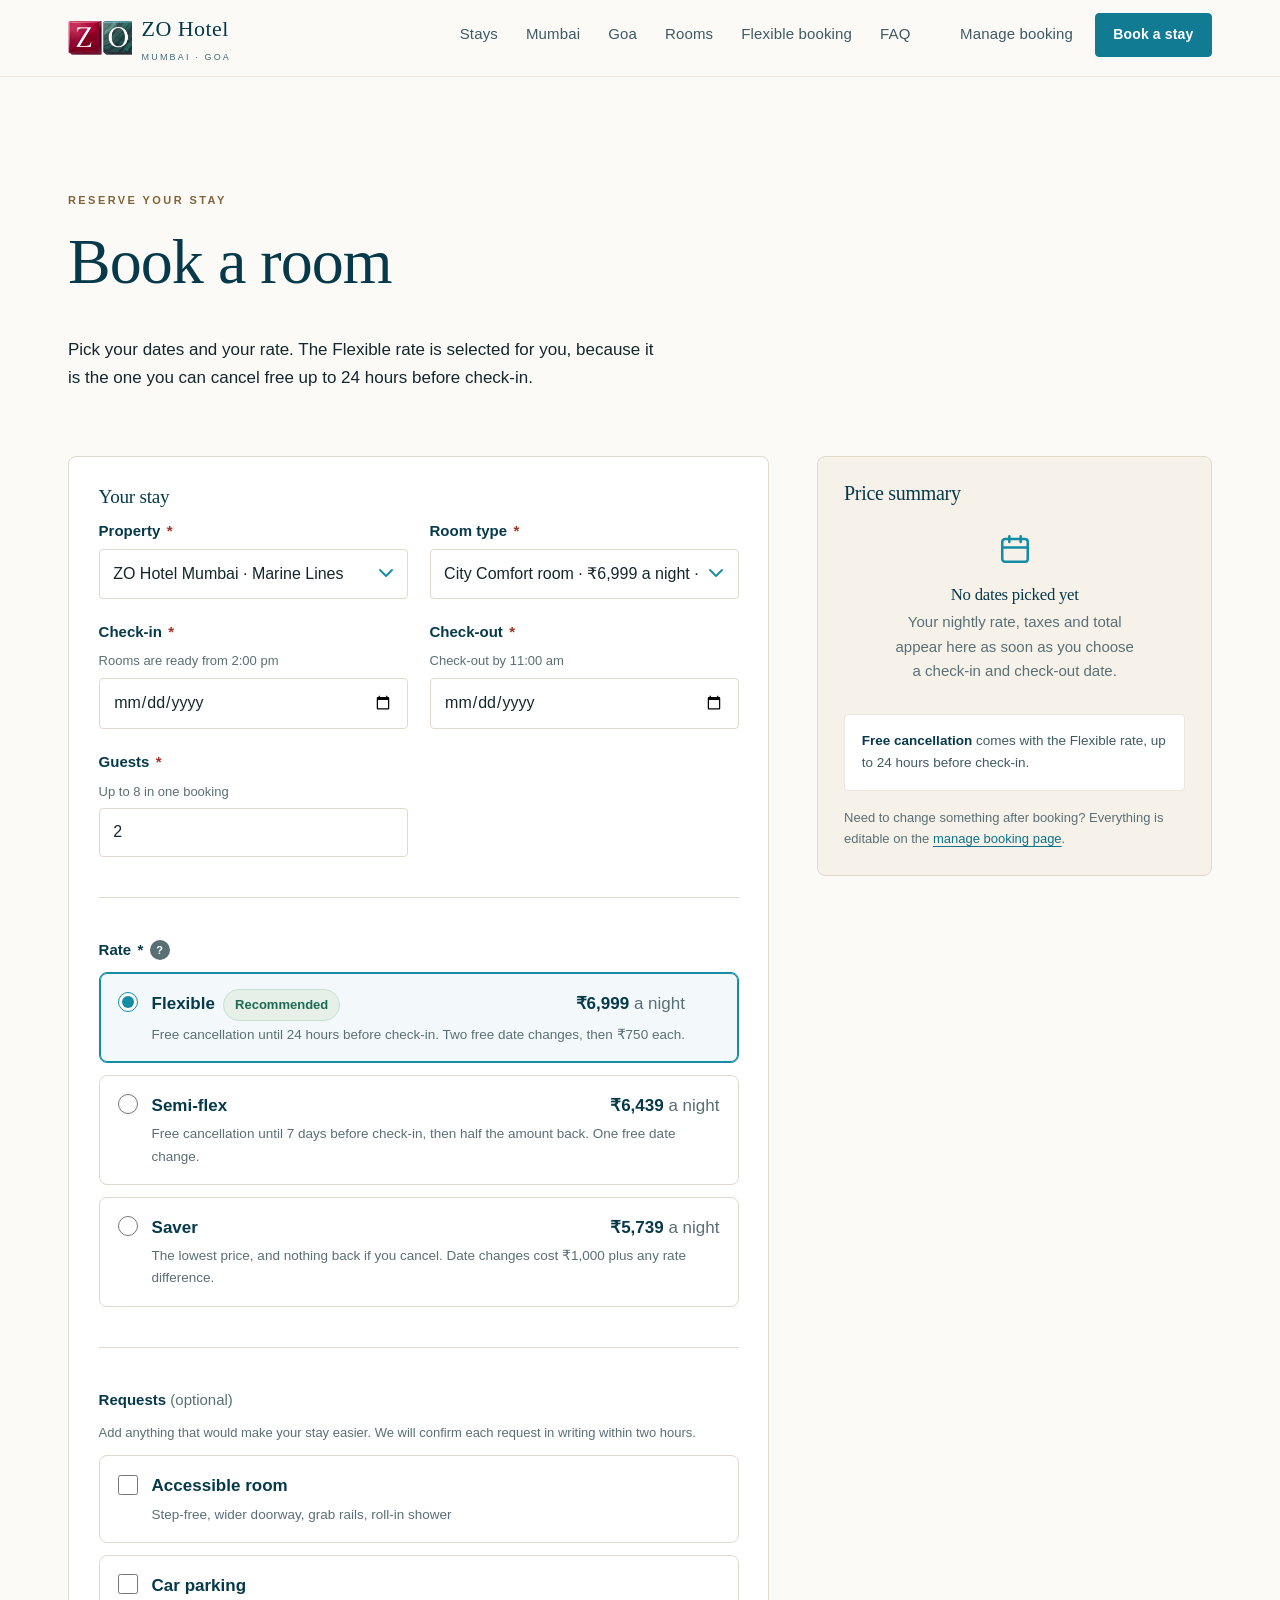
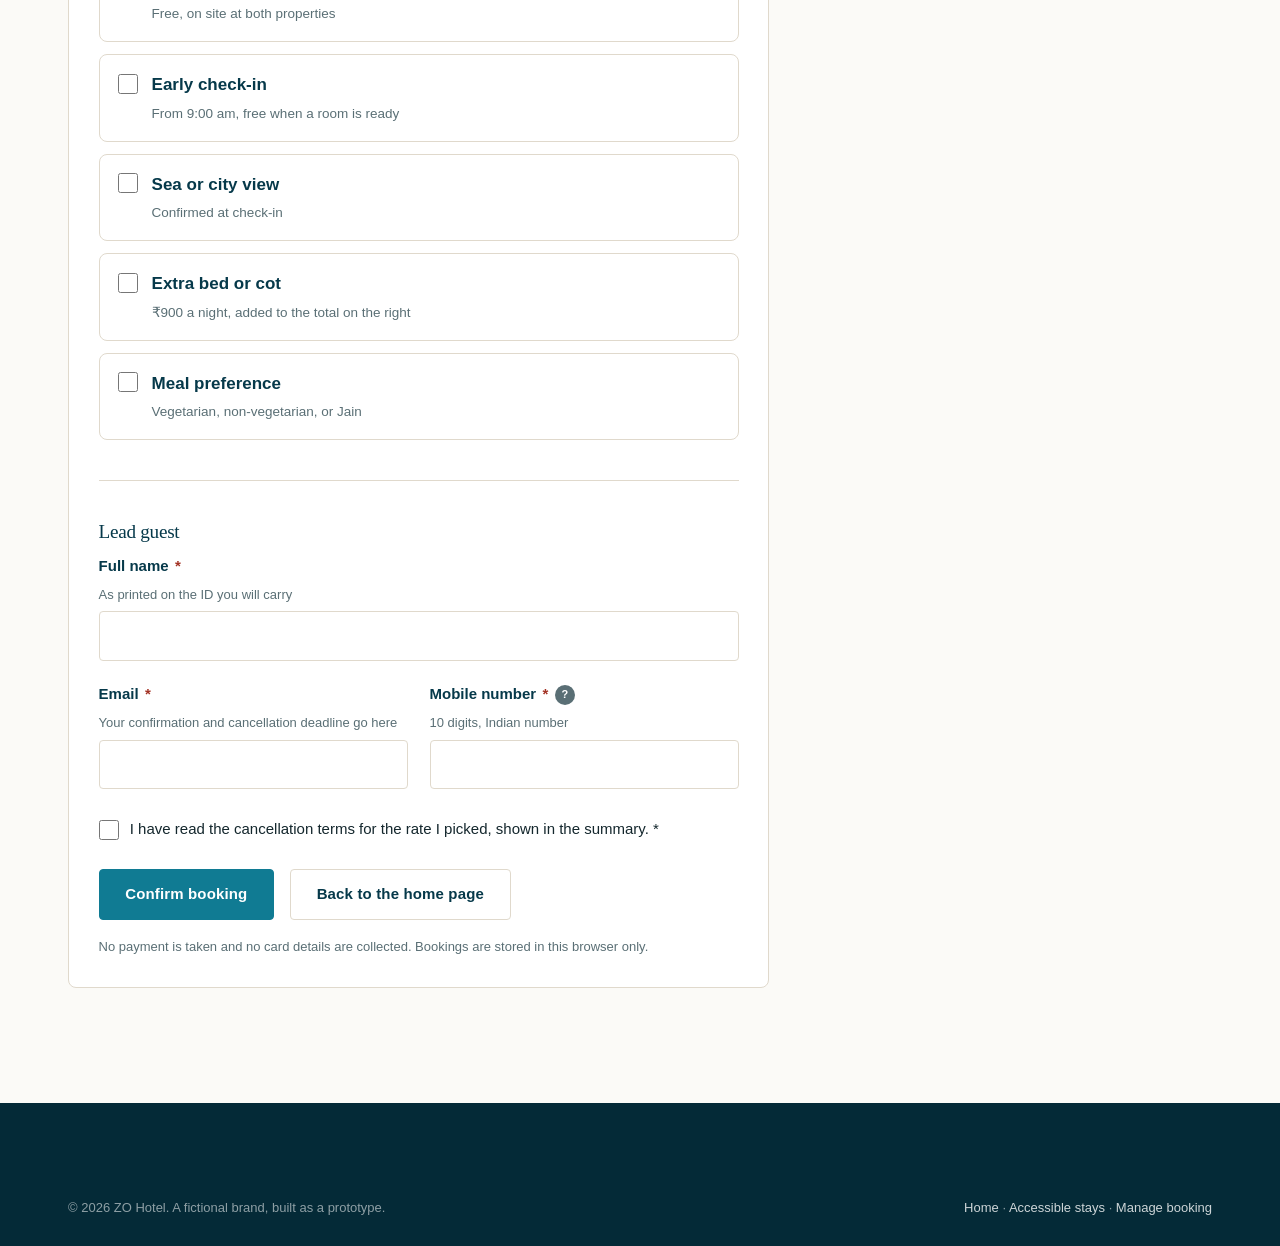
==== commit c50efb53: "Add accessible stays and a best rate guarantee to the home page Two sections, both written so the pa" ====
--- a/booking.html
+++ b/booking.html
@@ -185,6 +185,14 @@
             </p>
 
             <div class="option-list">
+              <label class="option" for="req-accessible">
+                <input type="checkbox" id="req-accessible" name="requests" value="accessible" data-group="true">
+                <span class="option__text">
+                  <span class="option__title">Accessible room</span>
+                  <span class="option__note">Step-free, wider doorway, grab rails, roll-in shower</span>
+                </span>
+              </label>
+
               <label class="option" for="req-parking">
                 <input type="checkbox" id="req-parking" name="requests" value="parking" data-group="true">
                 <span class="option__text">
@@ -313,6 +321,7 @@
       <p class="mb-0">© <span data-year>2026</span> ZO Hotel. A fictional brand, built as a prototype.</p>
       <p class="mb-0">
         <a href="index.html">Home</a> ·
+        <a href="index.html#accessibility">Accessible stays</a> ·
         <a href="manage.html">Manage booking</a>
       </p>
     </div>
--- a/assets/css/main.css
+++ b/assets/css/main.css
@@ -598,6 +598,10 @@
   display: grid; grid-template-columns: repeat(4, minmax(0, 1fr));
   gap: clamp(1.5rem, 3vw, 2.5rem);
 }
+/* Mumbai carries a fifth card, so it takes five columns rather than leaving one
+   orphaned on a second row. Declared rather than auto-fit, so the four-card Goa
+   page keeps its wider cards instead of shrinking to match. */
+.nearby--five { grid-template-columns: repeat(5, minmax(0, 1fr)); gap: clamp(1rem, 2vw, 1.75rem); }
 .nearby > li { margin: 0; }
 
 .nearby__art {
@@ -1420,6 +1424,7 @@
 .reveal--d1 { transition-delay: 0.1s; }
 .reveal--d2 { transition-delay: 0.2s; }
 .reveal--d3 { transition-delay: 0.3s; }
+.reveal--d4 { transition-delay: 0.4s; }
 
 /* -----------------------------------------------------------------------------
    20. Responsive
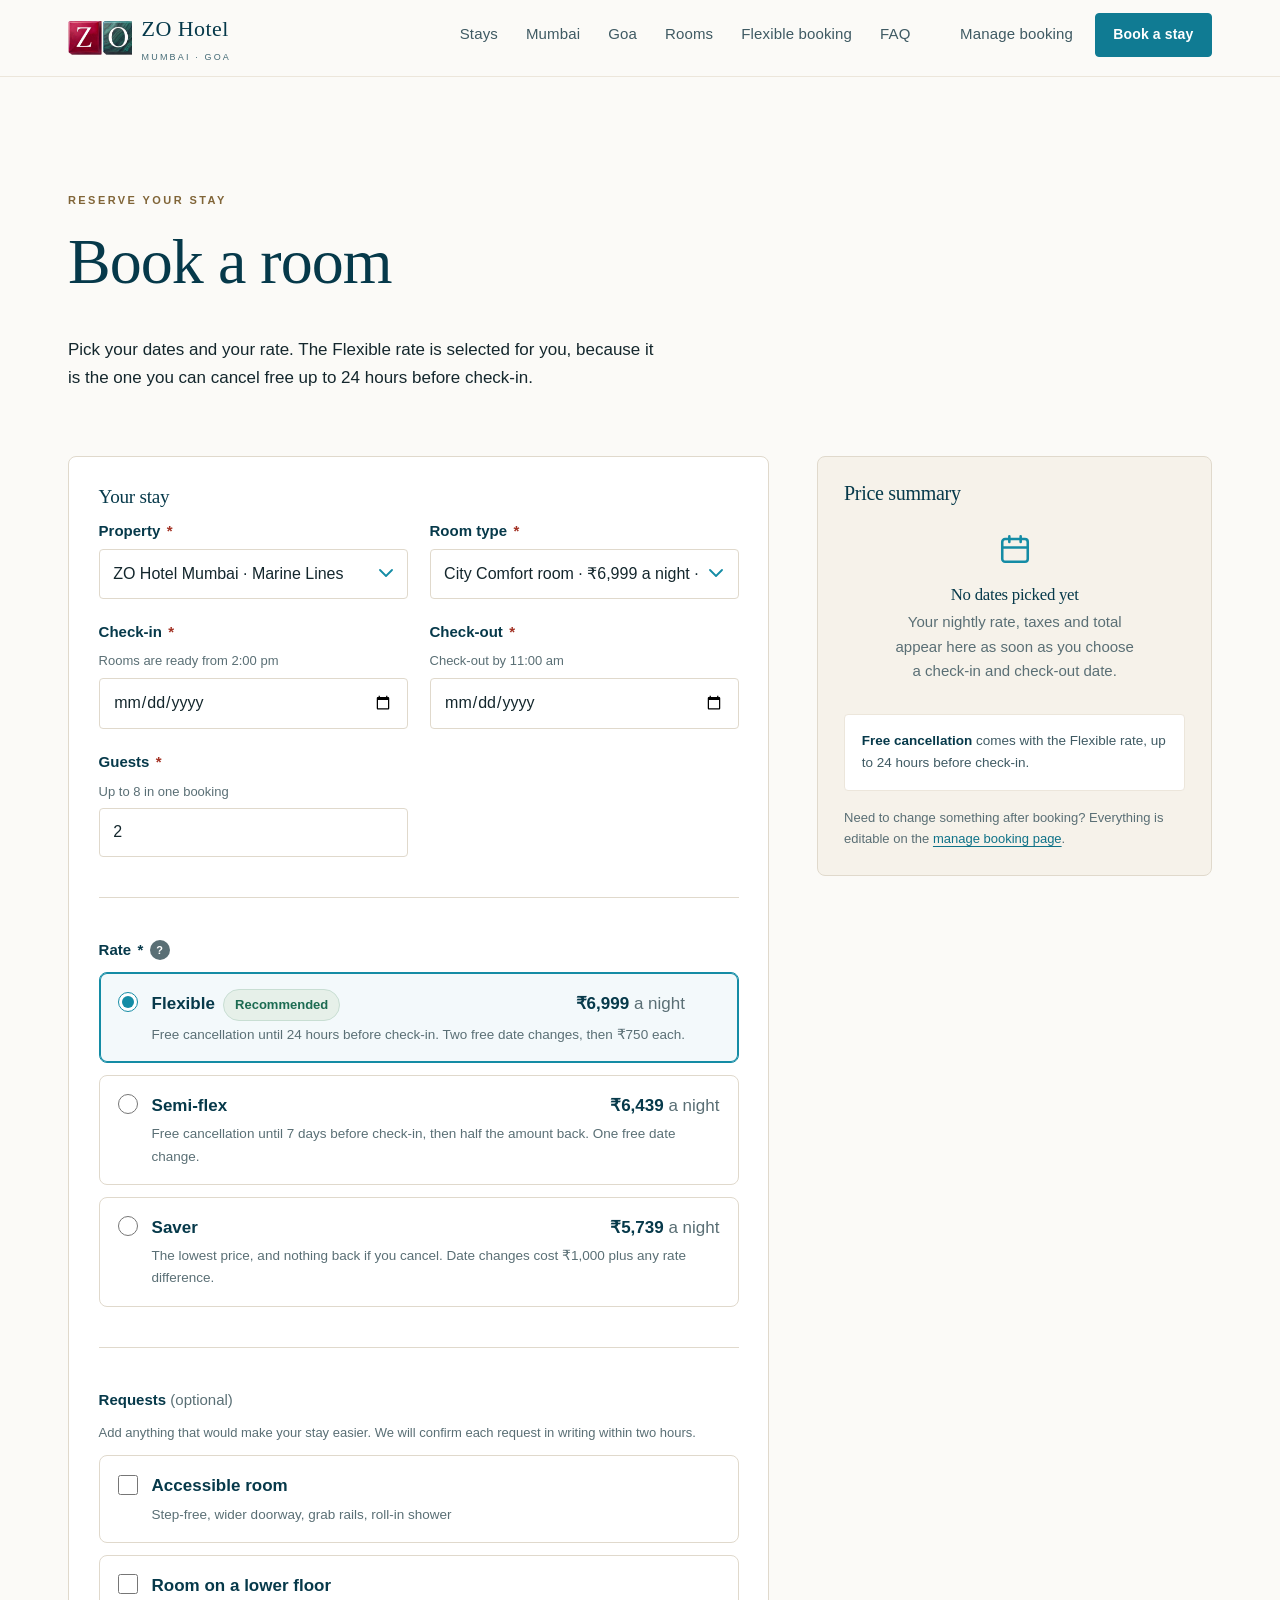
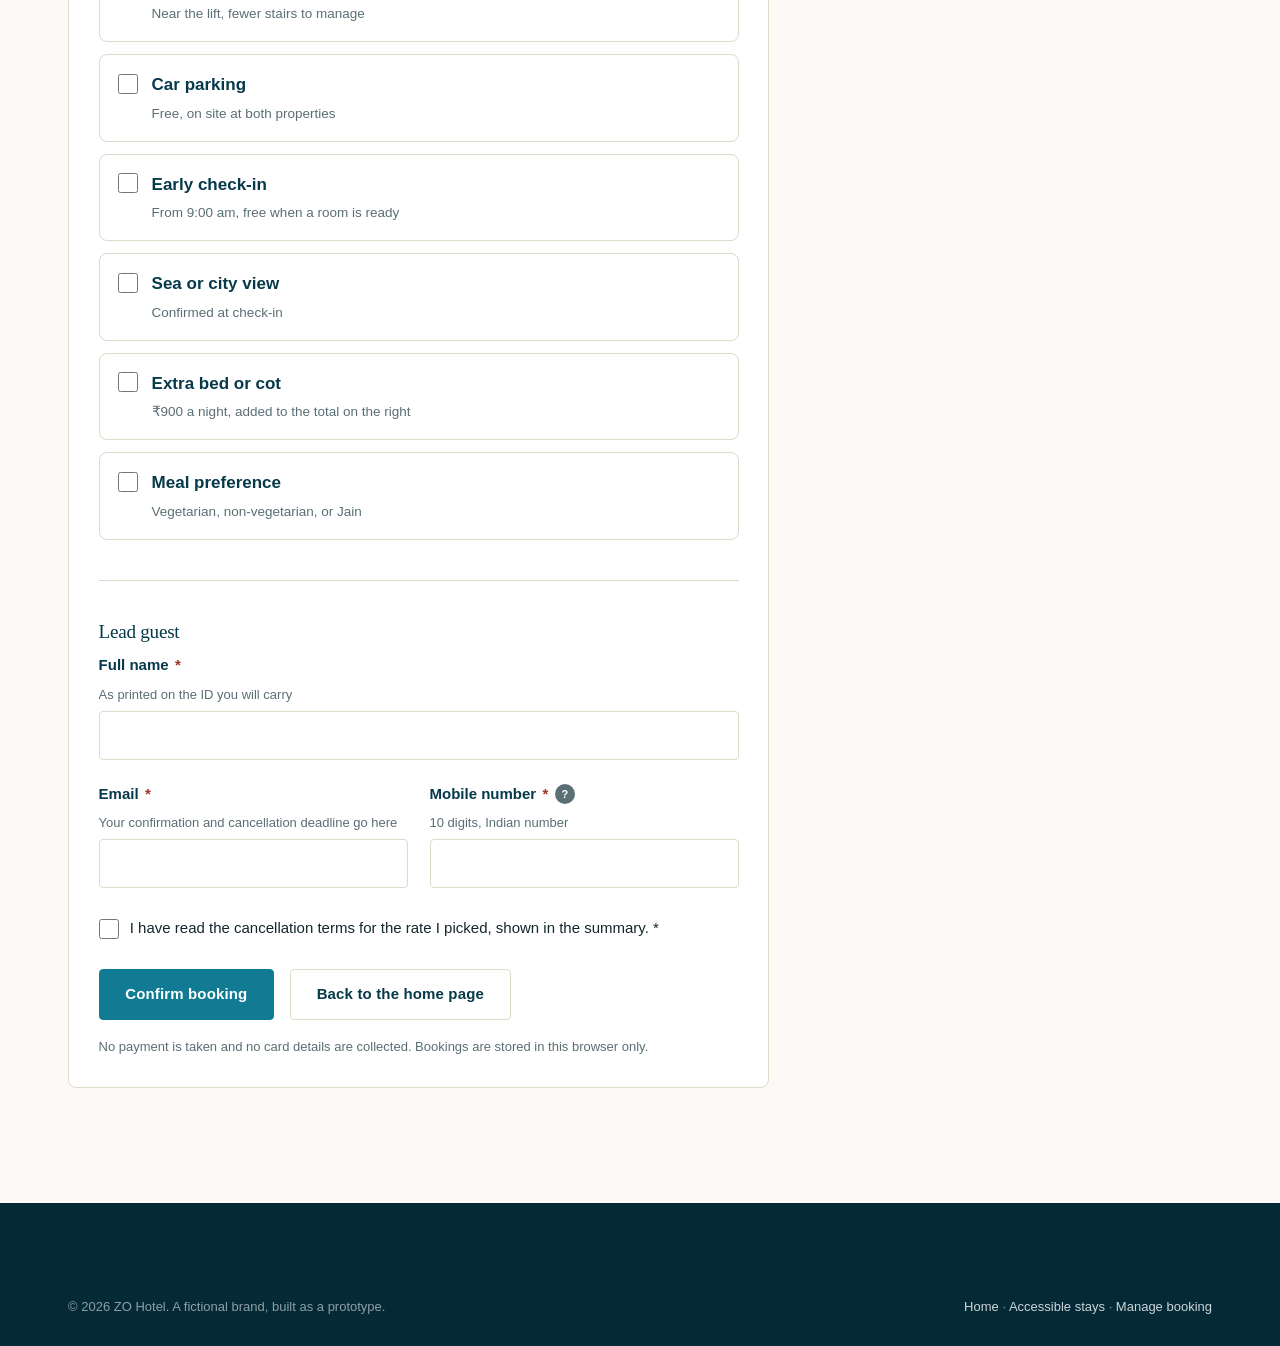
==== commit 59ab6d57: "Say who the hotel is for, and where it still falls short A section for three travelling parties, and" ====
--- a/booking.html
+++ b/booking.html
@@ -193,6 +193,14 @@
                 </span>
               </label>
 
+              <label class="option" for="req-lowerFloor">
+                <input type="checkbox" id="req-lowerFloor" name="requests" value="lowerFloor" data-group="true">
+                <span class="option__text">
+                  <span class="option__title">Room on a lower floor</span>
+                  <span class="option__note">Near the lift, fewer stairs to manage</span>
+                </span>
+              </label>
+
               <label class="option" for="req-parking">
                 <input type="checkbox" id="req-parking" name="requests" value="parking" data-group="true">
                 <span class="option__text">
--- a/assets/css/main.css
+++ b/assets/css/main.css
@@ -646,6 +646,10 @@
 
 /* Benefit rules down one column, for the narrow half of an editorial split.
    Two classes, because .benefits sets three columns from section 12 below. */
+/* Four short rules across, for a section that has four things to say rather
+   than three. Falls to the same two-column fold as the default below 1024px. */
+.benefits--four { grid-template-columns: repeat(4, minmax(0, 1fr)); gap: clamp(1.25rem, 2.5vw, 2.25rem); }
+
 .benefits.benefits--stack {
   grid-template-columns: minmax(0, 1fr);
   gap: clamp(1.35rem, 2.5vw, 1.85rem);
@@ -1024,6 +1028,20 @@
   border-radius: var(--radius); padding: clamp(1.35rem, 2.5vw, 1.85rem);
 }
 .card--ivory { background: var(--ivory); border-color: var(--line); }
+
+/* A short list of facts inside a card. Same sand dot as the room detail in
+   section 8, so "what this room has" reads the same wherever it appears.
+   Unlike .keep-list it carries no background of its own, which is what lets it
+   sit inside a card without nesting one box in another. */
+.factlist { list-style: none; margin: 0; padding: 0; display: grid; gap: 0.6rem; }
+.factlist li {
+  position: relative; margin: 0; padding-left: 1rem;
+  font-size: 0.9375rem; line-height: 1.55; color: var(--ink-soft);
+}
+.factlist li::before {
+  content: ''; position: absolute; left: 0; top: 0.62em;
+  width: 5px; height: 5px; border-radius: 50%; background: var(--sand);
+}
 .grid { display: grid; gap: clamp(1.25rem, 2.5vw, 2rem); }
 .grid--2 { grid-template-columns: repeat(2, minmax(0, 1fr)); }
 .grid--3 { grid-template-columns: repeat(3, minmax(0, 1fr)); }
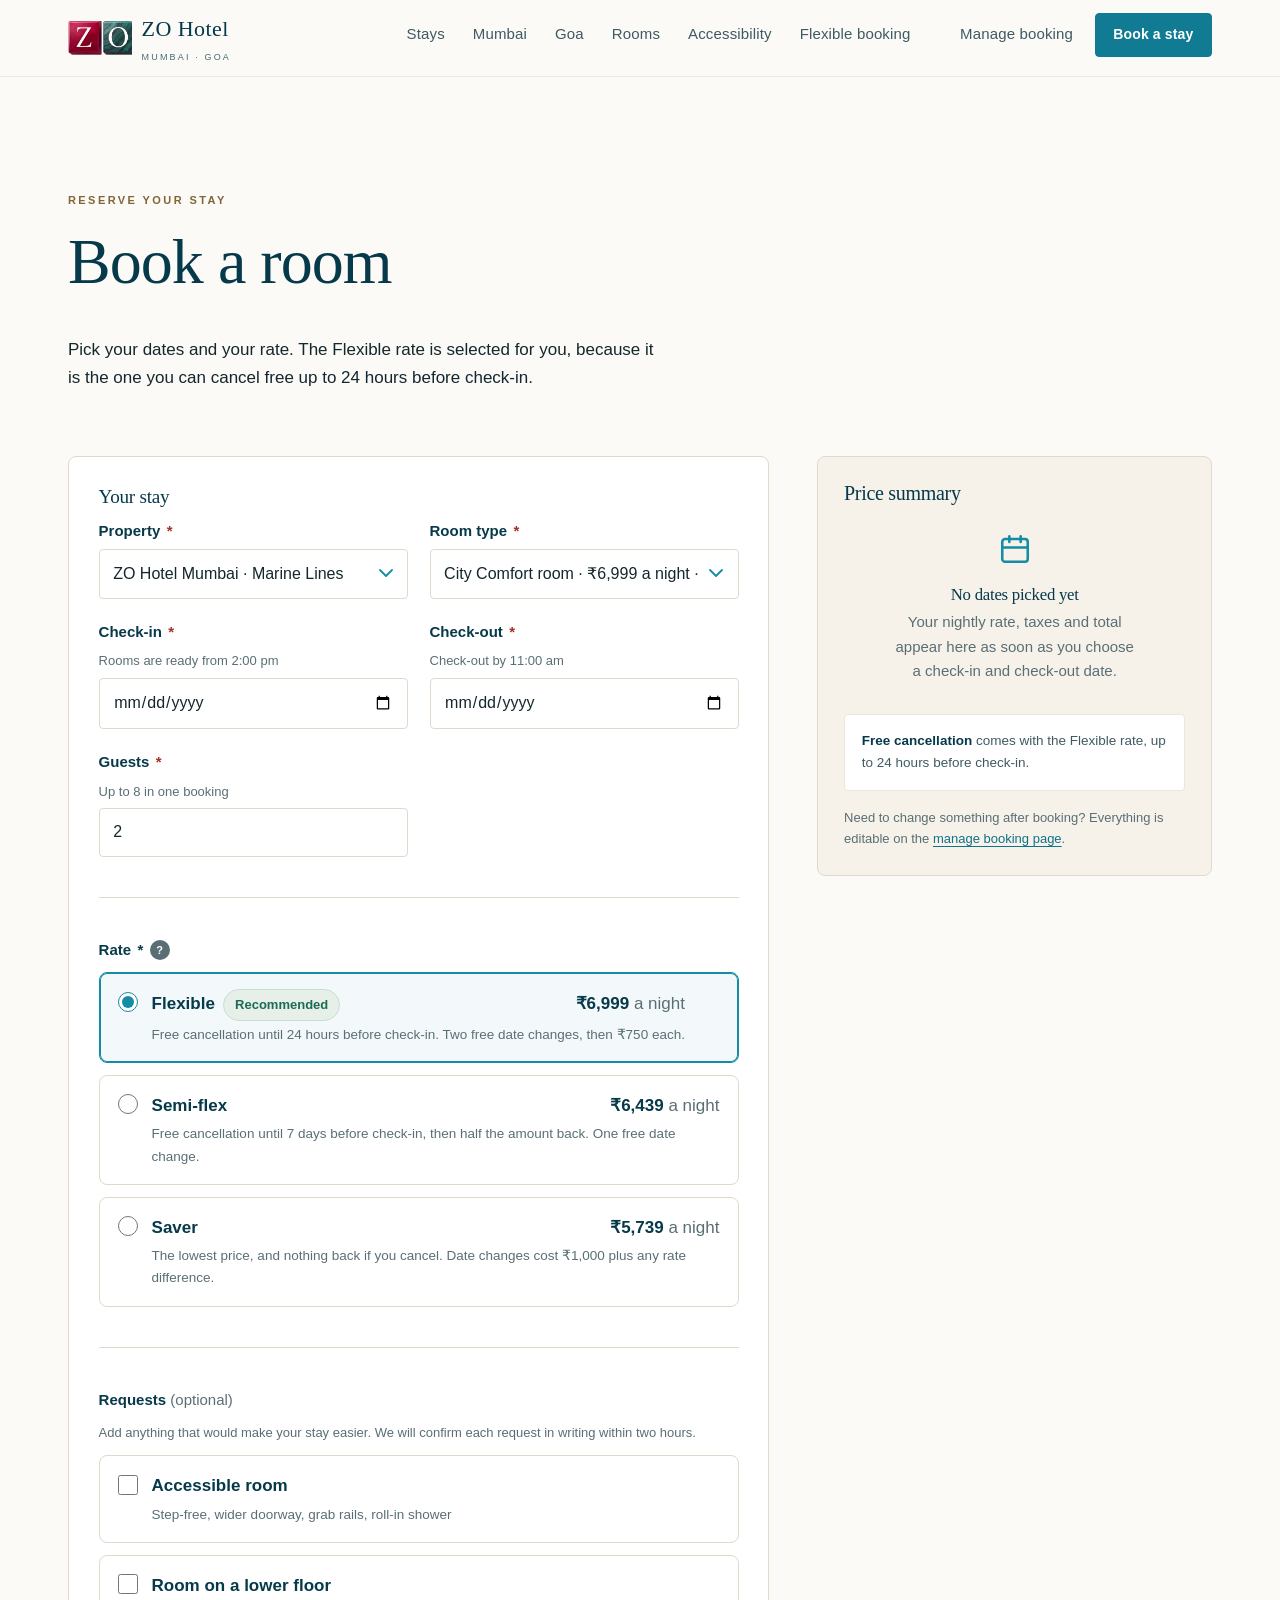
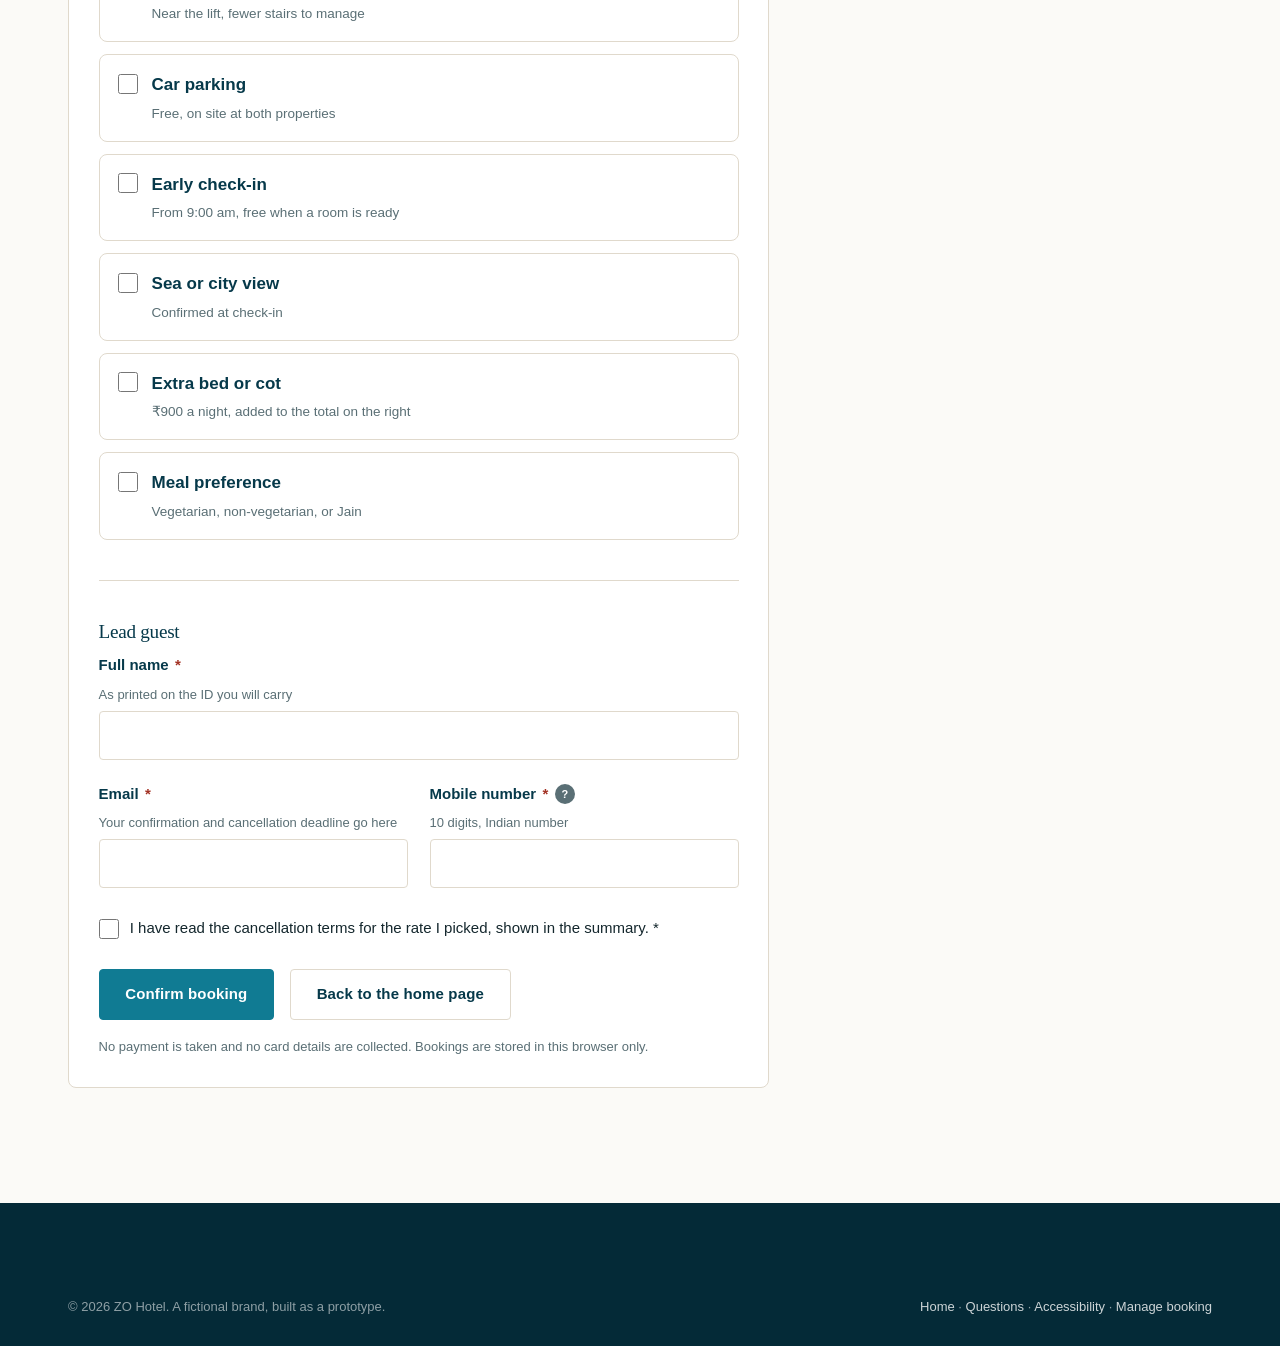
==== commit d81496a9: "Give accessibility its own page, in the navigation of every page The content outgrew a section on th" ====
--- a/booking.html
+++ b/booking.html
@@ -31,8 +31,8 @@
         <li><a class="nav__link" href="mumbai.html">Mumbai</a></li>
         <li><a class="nav__link" href="goa.html">Goa</a></li>
         <li><a class="nav__link" href="index.html#rooms">Rooms</a></li>
+        <li><a class="nav__link" href="accessibility.html">Accessibility</a></li>
         <li><a class="nav__link" href="flexible-booking.html">Flexible booking</a></li>
-        <li><a class="nav__link" href="index.html#faq">FAQ</a></li>
         <li aria-hidden="true"><span class="nav__divider"></span></li>
         <li><a class="nav__link" href="manage.html">Manage booking</a></li>
         <li class="nav__cta"><a class="btn btn--primary btn--sm" href="booking.html" aria-current="page">Book a stay</a></li>
@@ -329,7 +329,8 @@
       <p class="mb-0">© <span data-year>2026</span> ZO Hotel. A fictional brand, built as a prototype.</p>
       <p class="mb-0">
         <a href="index.html">Home</a> ·
-        <a href="index.html#accessibility">Accessible stays</a> ·
+        <a href="index.html#faq">Questions</a> ·
+        <a href="accessibility.html">Accessibility</a> ·
         <a href="manage.html">Manage booking</a>
       </p>
     </div>
--- a/assets/css/main.css
+++ b/assets/css/main.css
@@ -1033,6 +1033,17 @@
    section 8, so "what this room has" reads the same wherever it appears.
    Unlike .keep-list it carries no background of its own, which is what lets it
    sit inside a card without nesting one box in another. */
+/* Pictograms rather than photographs, for the two sections about who the hotel
+   suits. Commons holds no brand-free photograph of a grab rail, a lift or a
+   step-free entrance — every hotel-looking result is a competitor's property,
+   and the rest is transport infrastructure or a military medical wing. All
+   seven supplied photographs are already on this page once each, so reusing one
+   would just read as repetition. For facility information a pictogram is the
+   convention in any case: a guest scanning for "is there a roll-in shower"
+   reads a symbol faster than a photograph of somebody else's bathroom. */
+.facticon { display: block; color: var(--teal); margin-bottom: 0.9rem; }
+.card .facticon { margin-bottom: 1rem; }
+
 .factlist { list-style: none; margin: 0; padding: 0; display: grid; gap: 0.6rem; }
 .factlist li {
   position: relative; margin: 0; padding-left: 1rem;
@@ -1506,7 +1517,13 @@
 }
 
 /* The drawer starts early: nine navigation items will not fit one row. */
-@media (max-width: 1000px) {
+/* The drawer takes over at 1140px, not 1000px. Between those widths the
+   horizontal list wrapped to a second row, which pushed the header to 104px
+   while --header-h stayed 76px — so on a .page--solid page the header sat over
+   the top of the content. That was true before Accessibility joined the
+   navigation and a short label only narrowed the band it happened in; the
+   honest fix is to stop showing a horizontal nav at widths it does not fit. */
+@media (max-width: 1140px) {
   .nav__toggle { display: inline-flex; }
   .nav {
     position: absolute; left: 0; right: 0; top: 100%;
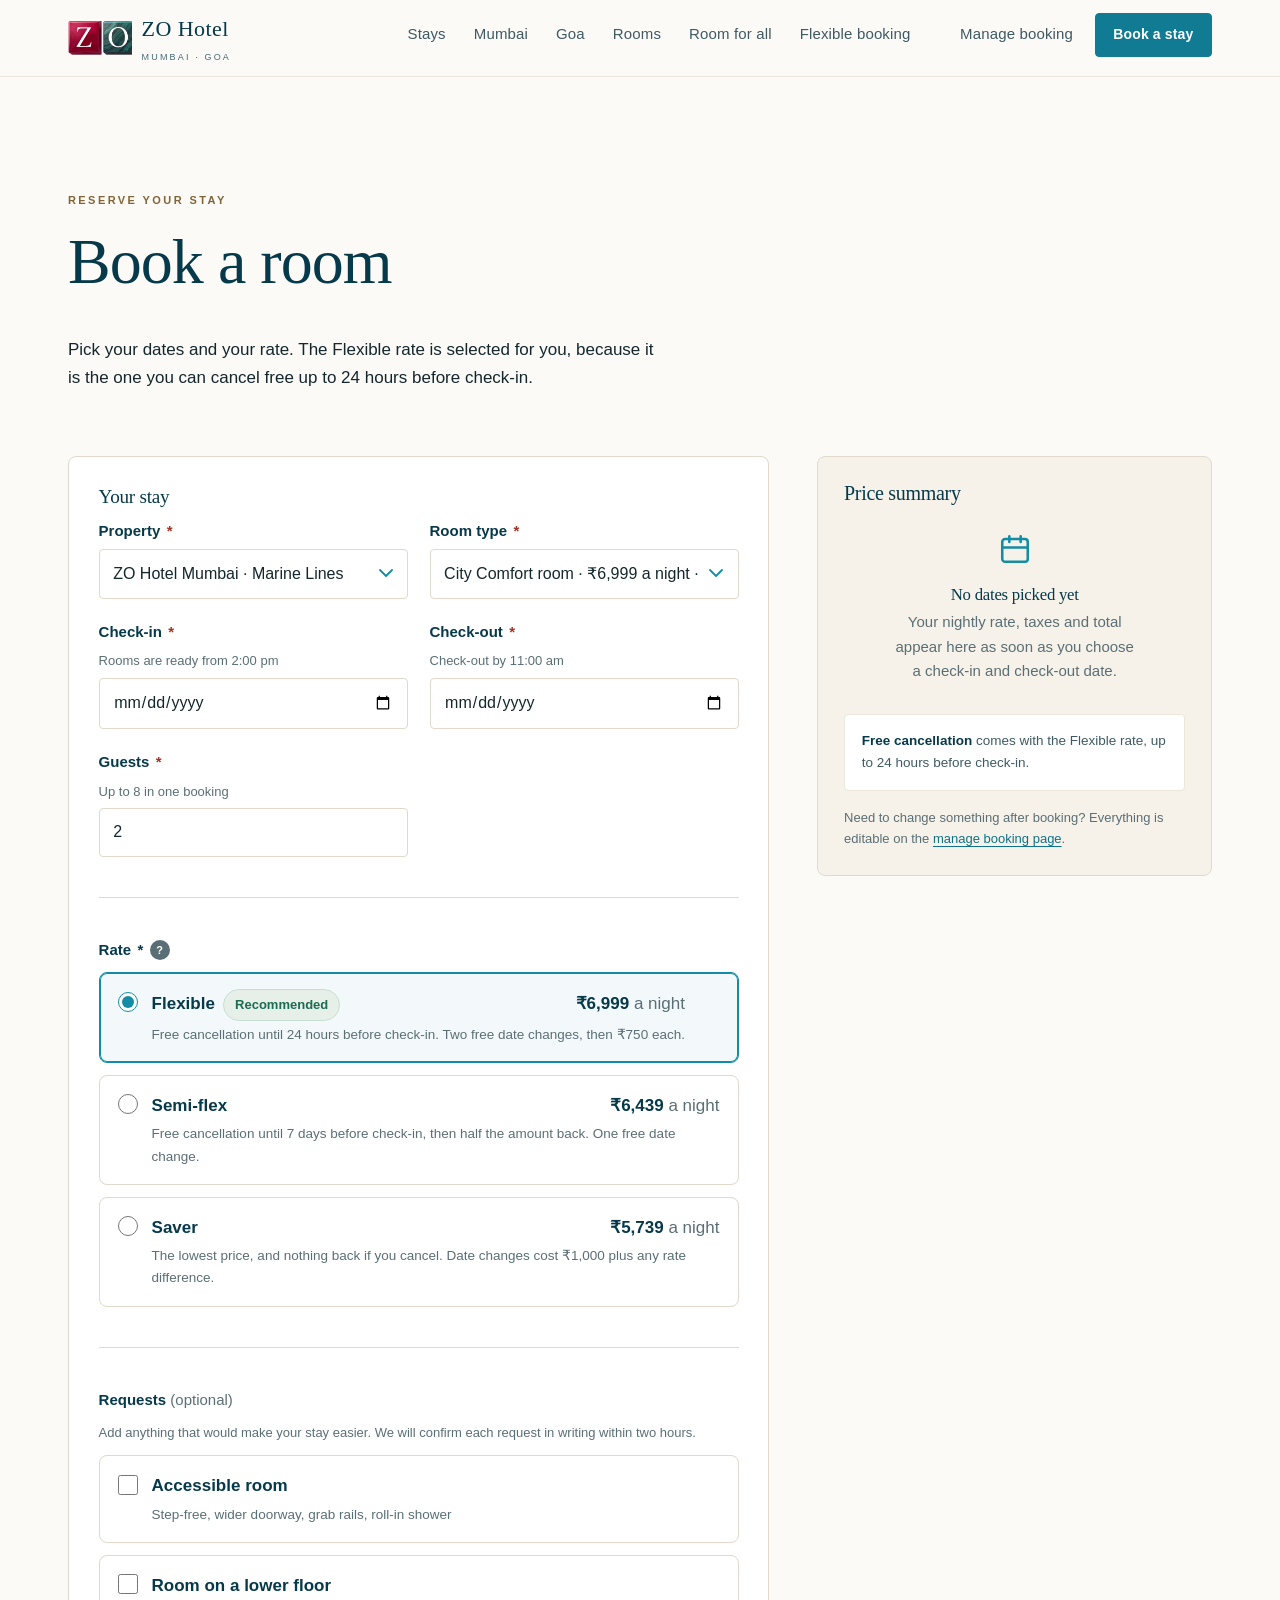
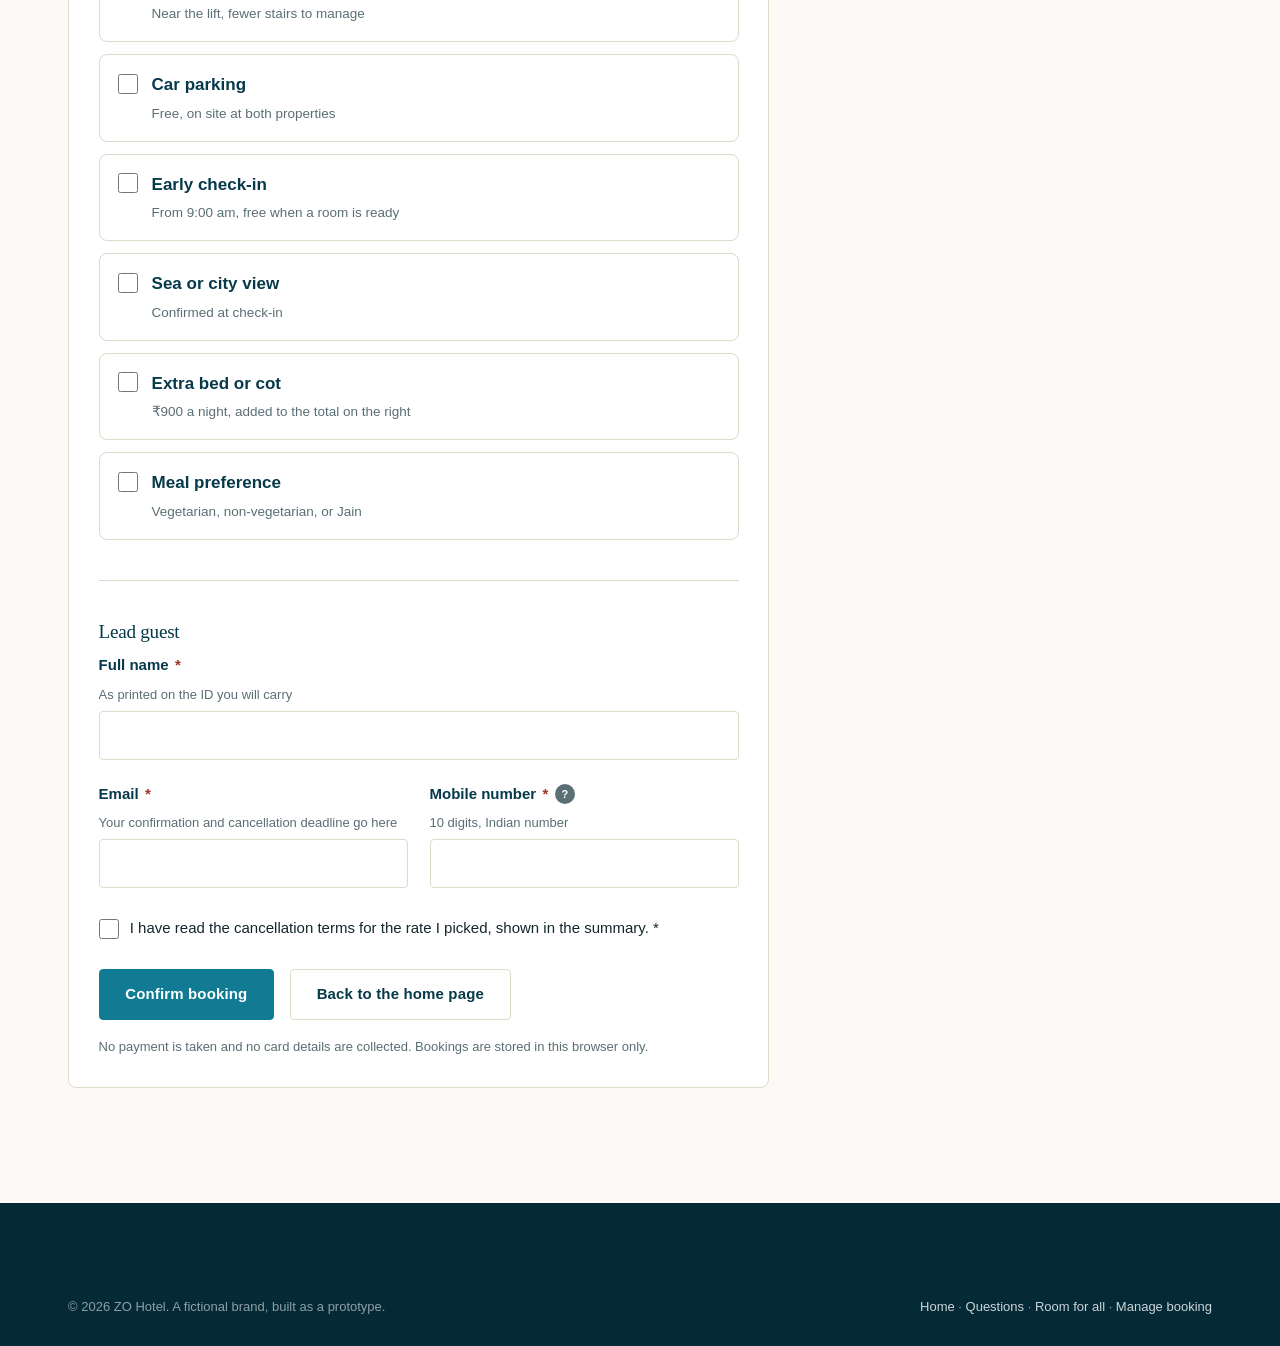
==== commit 35a55d7a: "Rename the page Room for all, and give each guest a section of their own accessibility.html becomes " ====
--- a/booking.html
+++ b/booking.html
@@ -31,7 +31,7 @@
         <li><a class="nav__link" href="mumbai.html">Mumbai</a></li>
         <li><a class="nav__link" href="goa.html">Goa</a></li>
         <li><a class="nav__link" href="index.html#rooms">Rooms</a></li>
-        <li><a class="nav__link" href="accessibility.html">Accessibility</a></li>
+        <li><a class="nav__link" href="room-for-all.html">Room for all</a></li>
         <li><a class="nav__link" href="flexible-booking.html">Flexible booking</a></li>
         <li aria-hidden="true"><span class="nav__divider"></span></li>
         <li><a class="nav__link" href="manage.html">Manage booking</a></li>
@@ -330,7 +330,7 @@
       <p class="mb-0">
         <a href="index.html">Home</a> ·
         <a href="index.html#faq">Questions</a> ·
-        <a href="accessibility.html">Accessibility</a> ·
+        <a href="room-for-all.html">Room for all</a> ·
         <a href="manage.html">Manage booking</a>
       </p>
     </div>
--- a/assets/css/main.css
+++ b/assets/css/main.css
@@ -805,6 +805,11 @@
   background: var(--ivory);
 }
 .split--reverse .split__media { order: 2; }
+/* Per-photograph framing for the split panel. The default is tuned for the
+   banquet hall on the home page; a close-up of hands wants its middle and a
+   wide shore wants the band the figures walk along. */
+.split__media--mid { object-position: center 50% !important; }
+.split__media--low { object-position: center 62% !important; }
 
 /* -----------------------------------------------------------------------------
    12. Flexibility
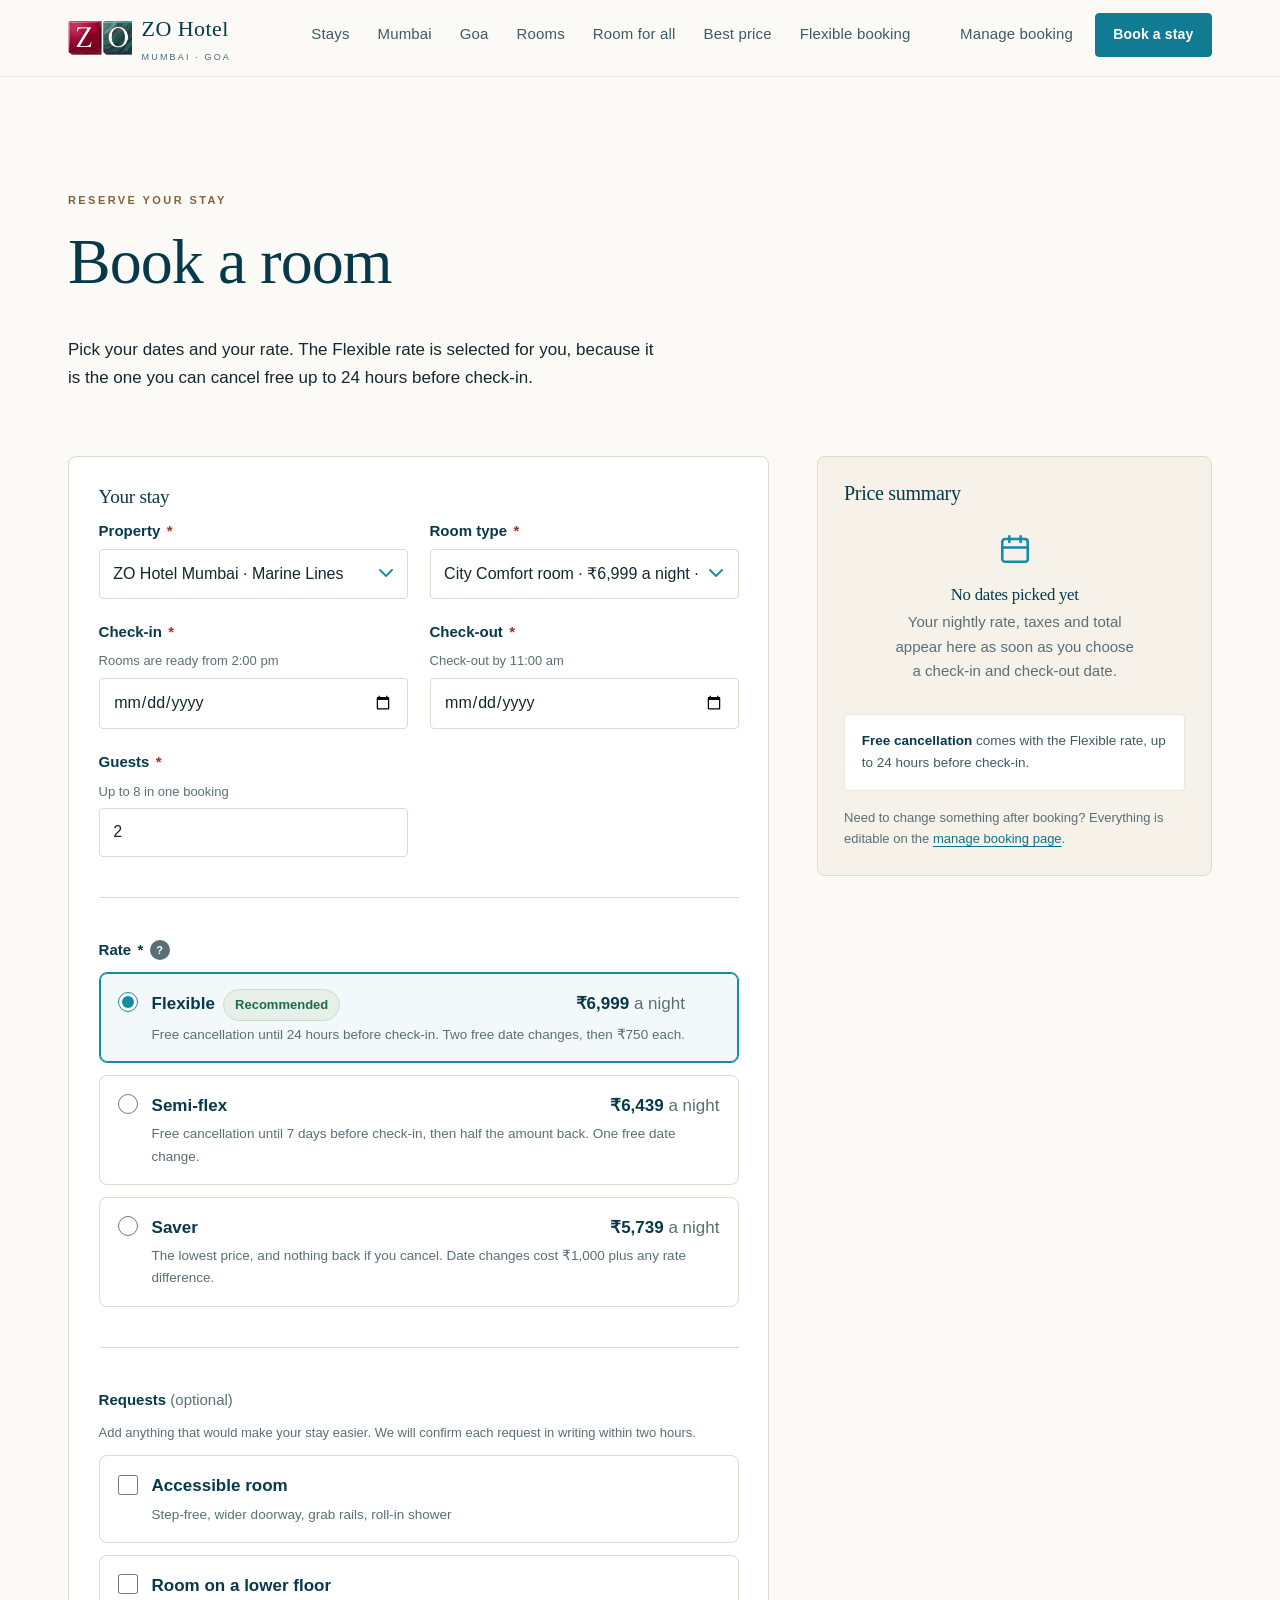
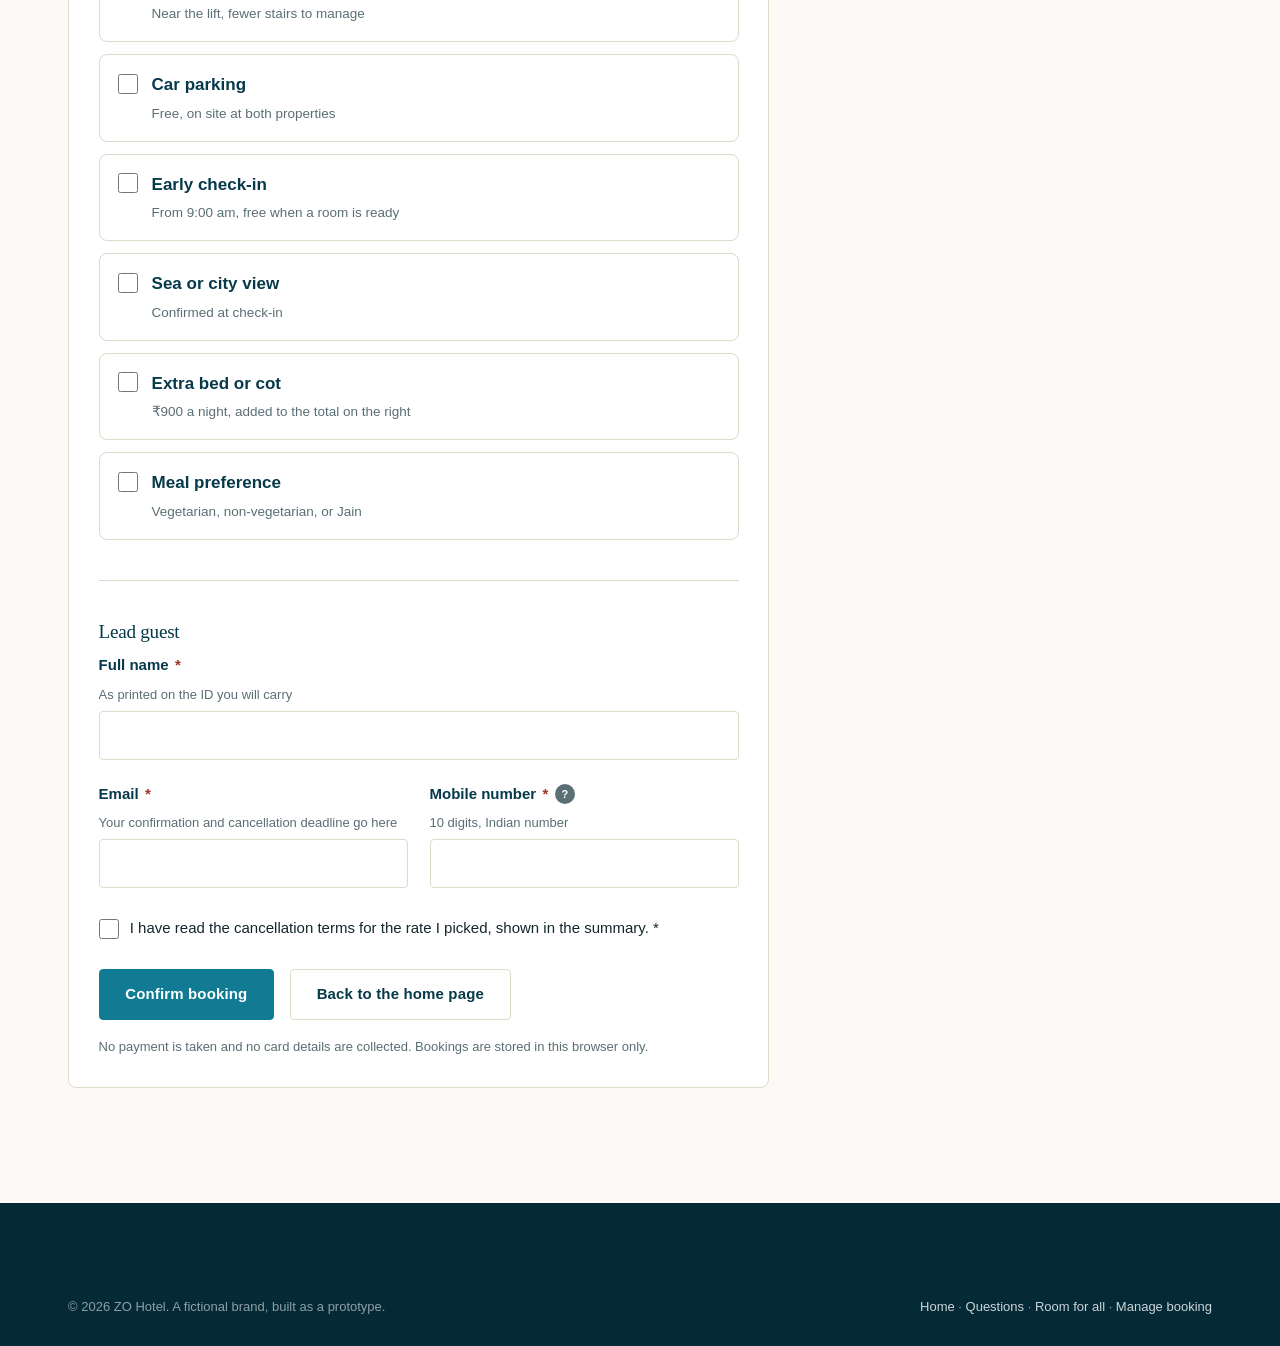
==== commit 34f1bee9: "Give disabled guests a photograph too, and add Best price to the nav I had said no usable accessible" ====
--- a/booking.html
+++ b/booking.html
@@ -32,6 +32,7 @@
         <li><a class="nav__link" href="goa.html">Goa</a></li>
         <li><a class="nav__link" href="index.html#rooms">Rooms</a></li>
         <li><a class="nav__link" href="room-for-all.html">Room for all</a></li>
+        <li><a class="nav__link" href="index.html#best-rate">Best price</a></li>
         <li><a class="nav__link" href="flexible-booking.html">Flexible booking</a></li>
         <li aria-hidden="true"><span class="nav__divider"></span></li>
         <li><a class="nav__link" href="manage.html">Manage booking</a></li>
--- a/assets/css/main.css
+++ b/assets/css/main.css
@@ -1522,13 +1522,16 @@
 }
 
 /* The drawer starts early: nine navigation items will not fit one row. */
-/* The drawer takes over at 1140px, not 1000px. Between those widths the
-   horizontal list wrapped to a second row, which pushed the header to 104px
-   while --header-h stayed 76px — so on a .page--solid page the header sat over
-   the top of the content. That was true before Accessibility joined the
-   navigation and a short label only narrowed the band it happened in; the
-   honest fix is to stop showing a horizontal nav at widths it does not fit. */
-@media (max-width: 1140px) {
+/* The drawer takes over at 1240px, not 1000px. Below that the horizontal list
+   wrapped to a second row, which pushed the header to 104px while --header-h
+   stayed 76px — and that token drives scroll-padding-top and the top padding on
+   every .page--solid page, so the header sat over the content.
+
+   The number is measured, not guessed: with eight links and the booking button
+   the list needs 921px unwrapped, and a 1200px viewport leaves it 912px. Every
+   nav item added moves this threshold, so it is measured again each time
+   rather than assumed. */
+@media (max-width: 1240px) {
   .nav__toggle { display: inline-flex; }
   .nav {
     position: absolute; left: 0; right: 0; top: 100%;
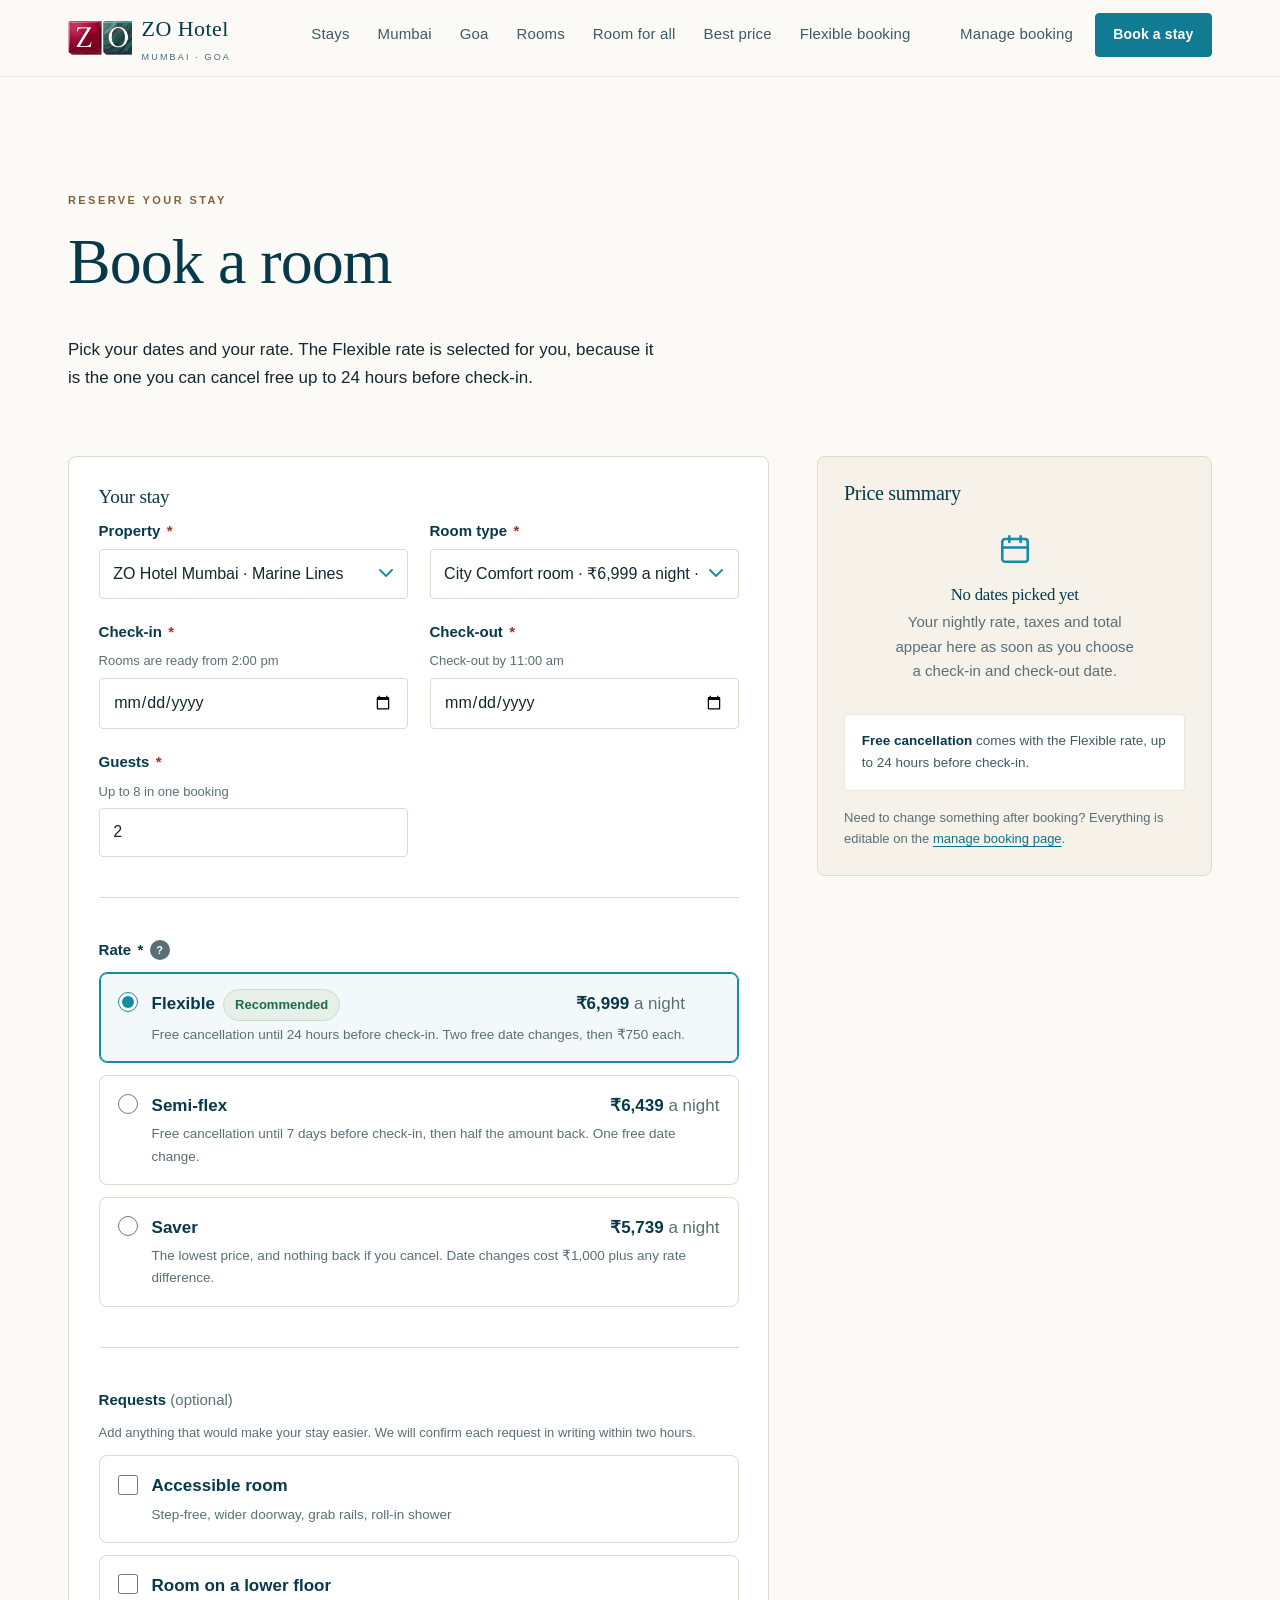
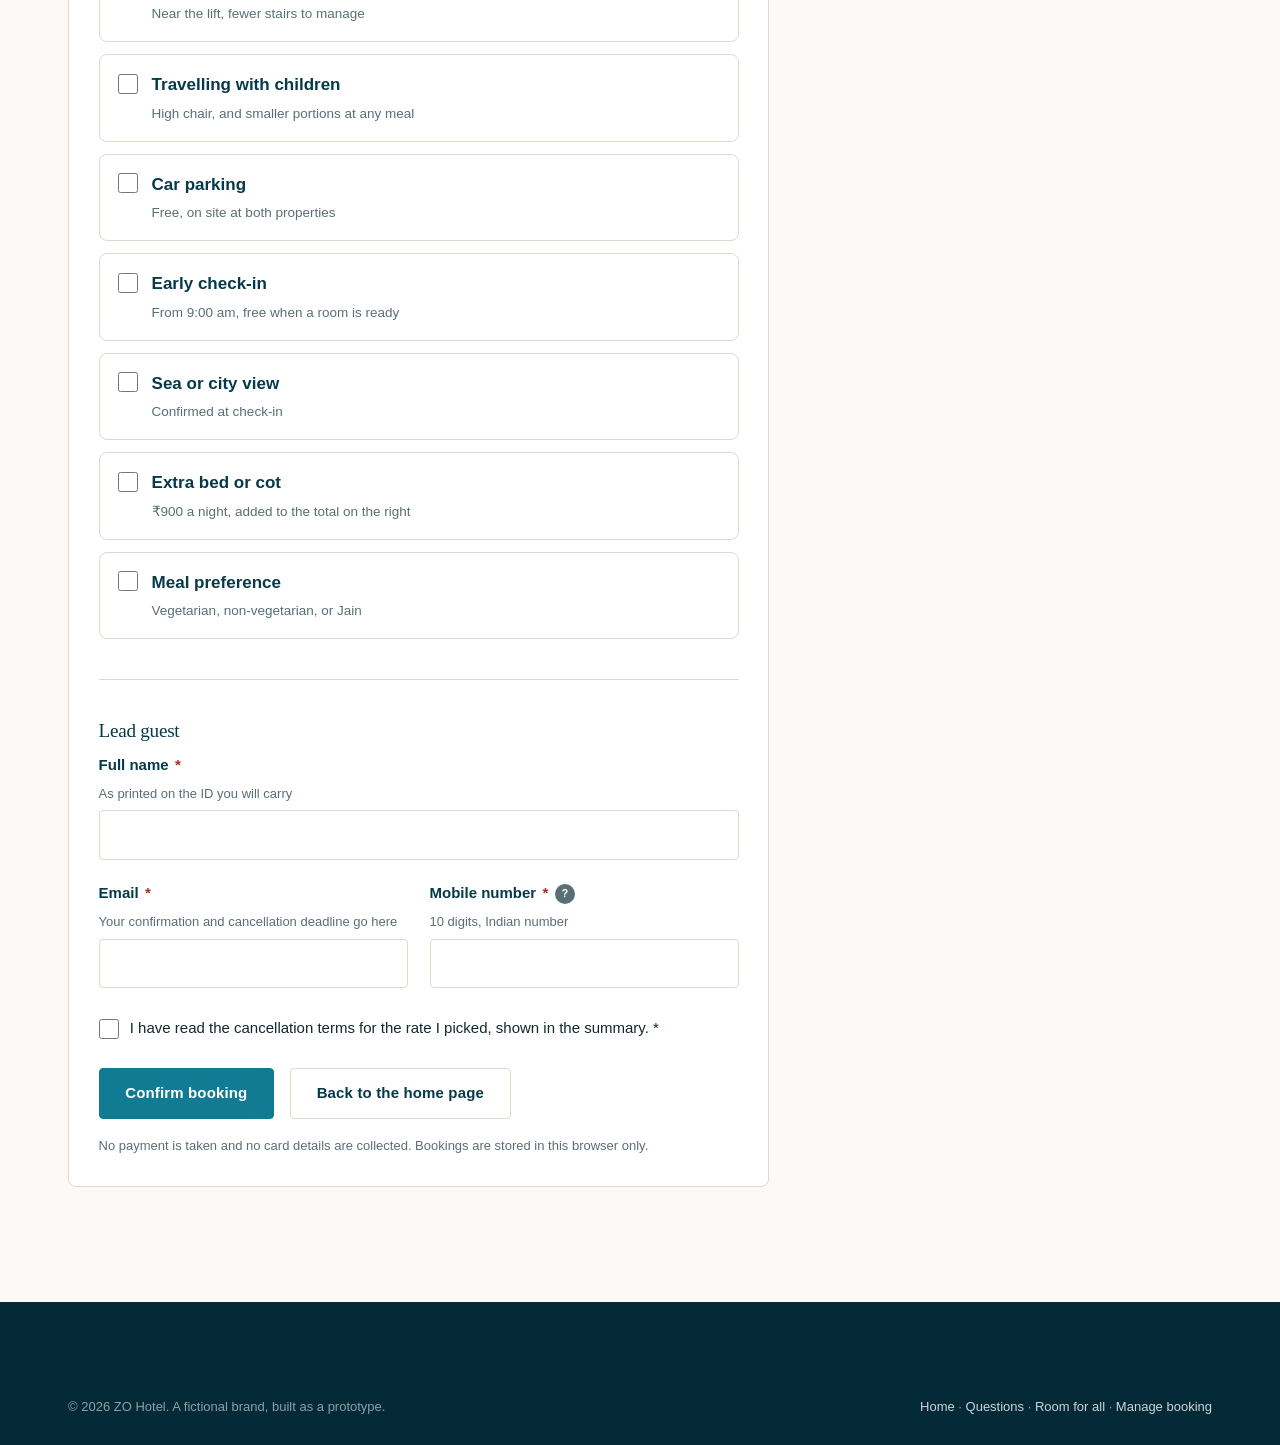
==== commit 60528574: "Make the family promise true instead of rewording it Challenged on one sentence — "Say who is coming" ====
--- a/booking.html
+++ b/booking.html
@@ -202,6 +202,14 @@
                 </span>
               </label>
 
+              <label class="option" for="req-children">
+                <input type="checkbox" id="req-children" name="requests" value="children" data-group="true">
+                <span class="option__text">
+                  <span class="option__title">Travelling with children</span>
+                  <span class="option__note">High chair, and smaller portions at any meal</span>
+                </span>
+              </label>
+
               <label class="option" for="req-parking">
                 <input type="checkbox" id="req-parking" name="requests" value="parking" data-group="true">
                 <span class="option__text">
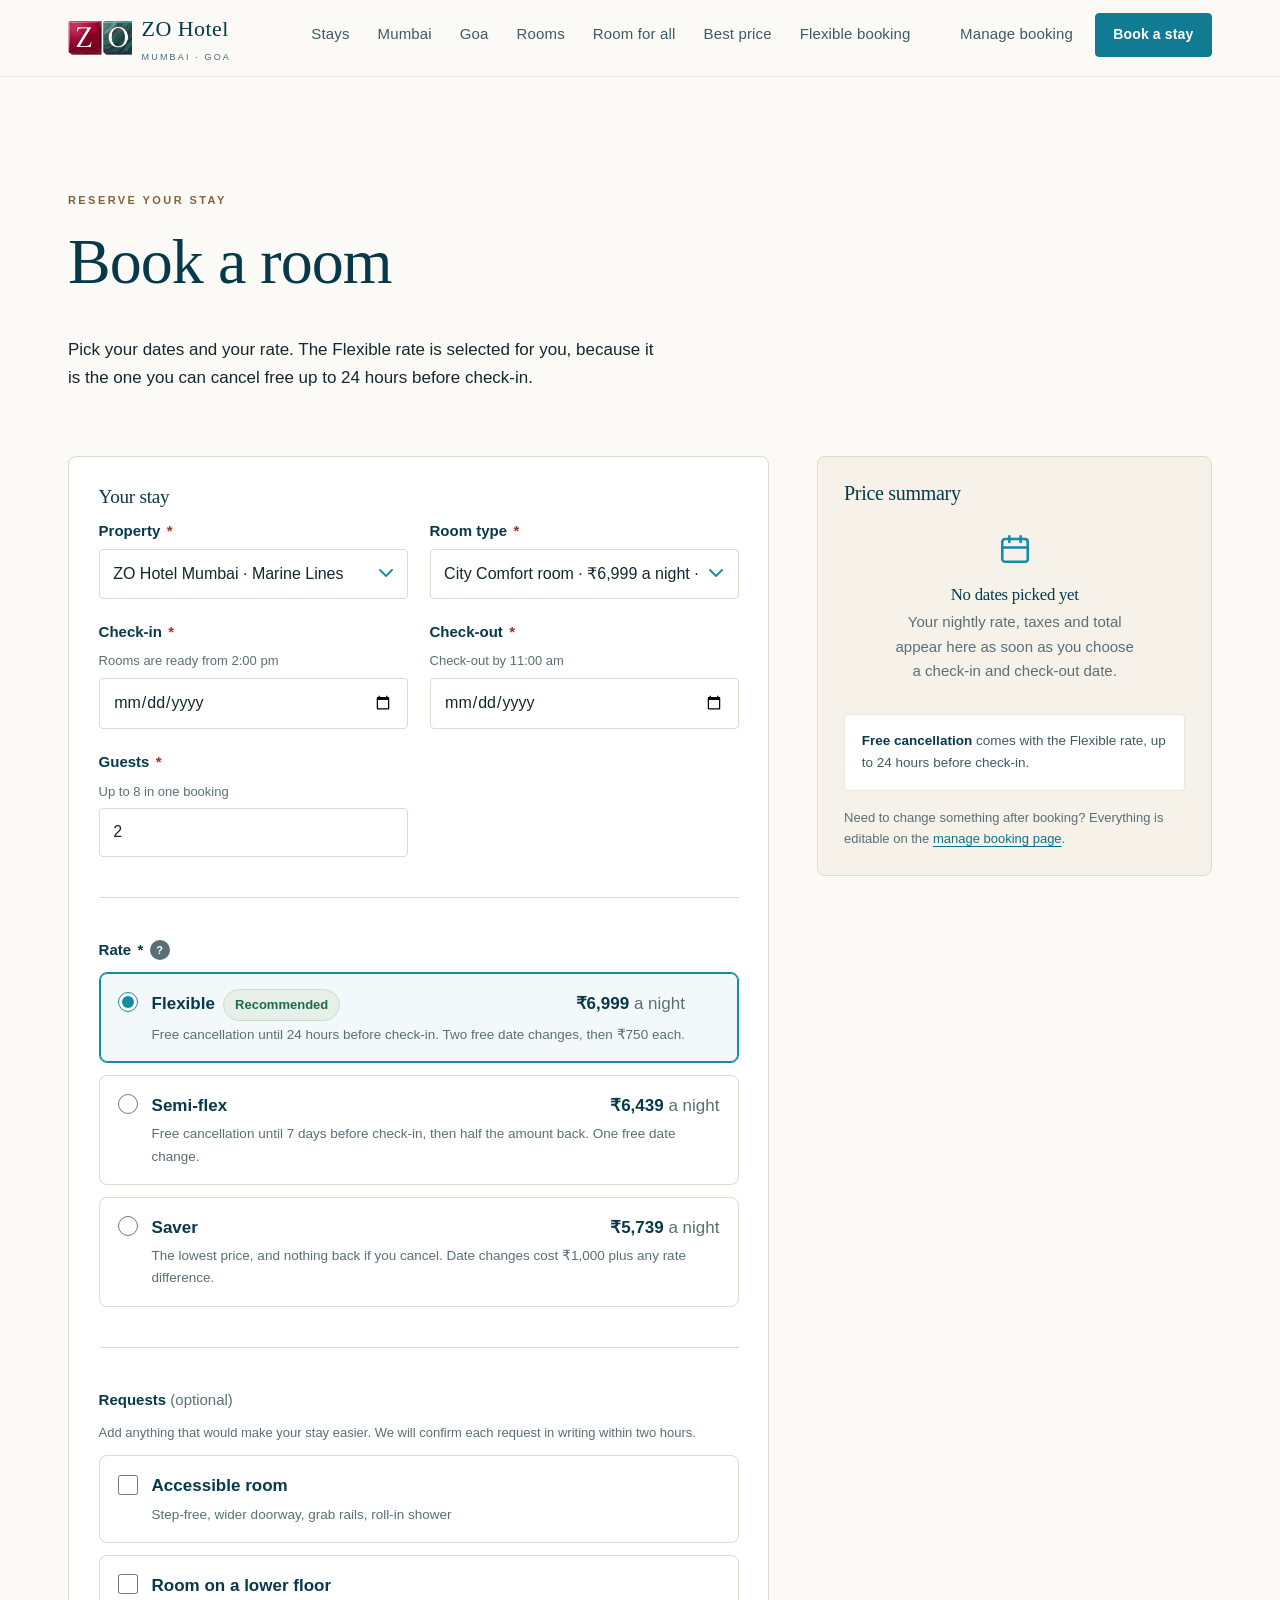
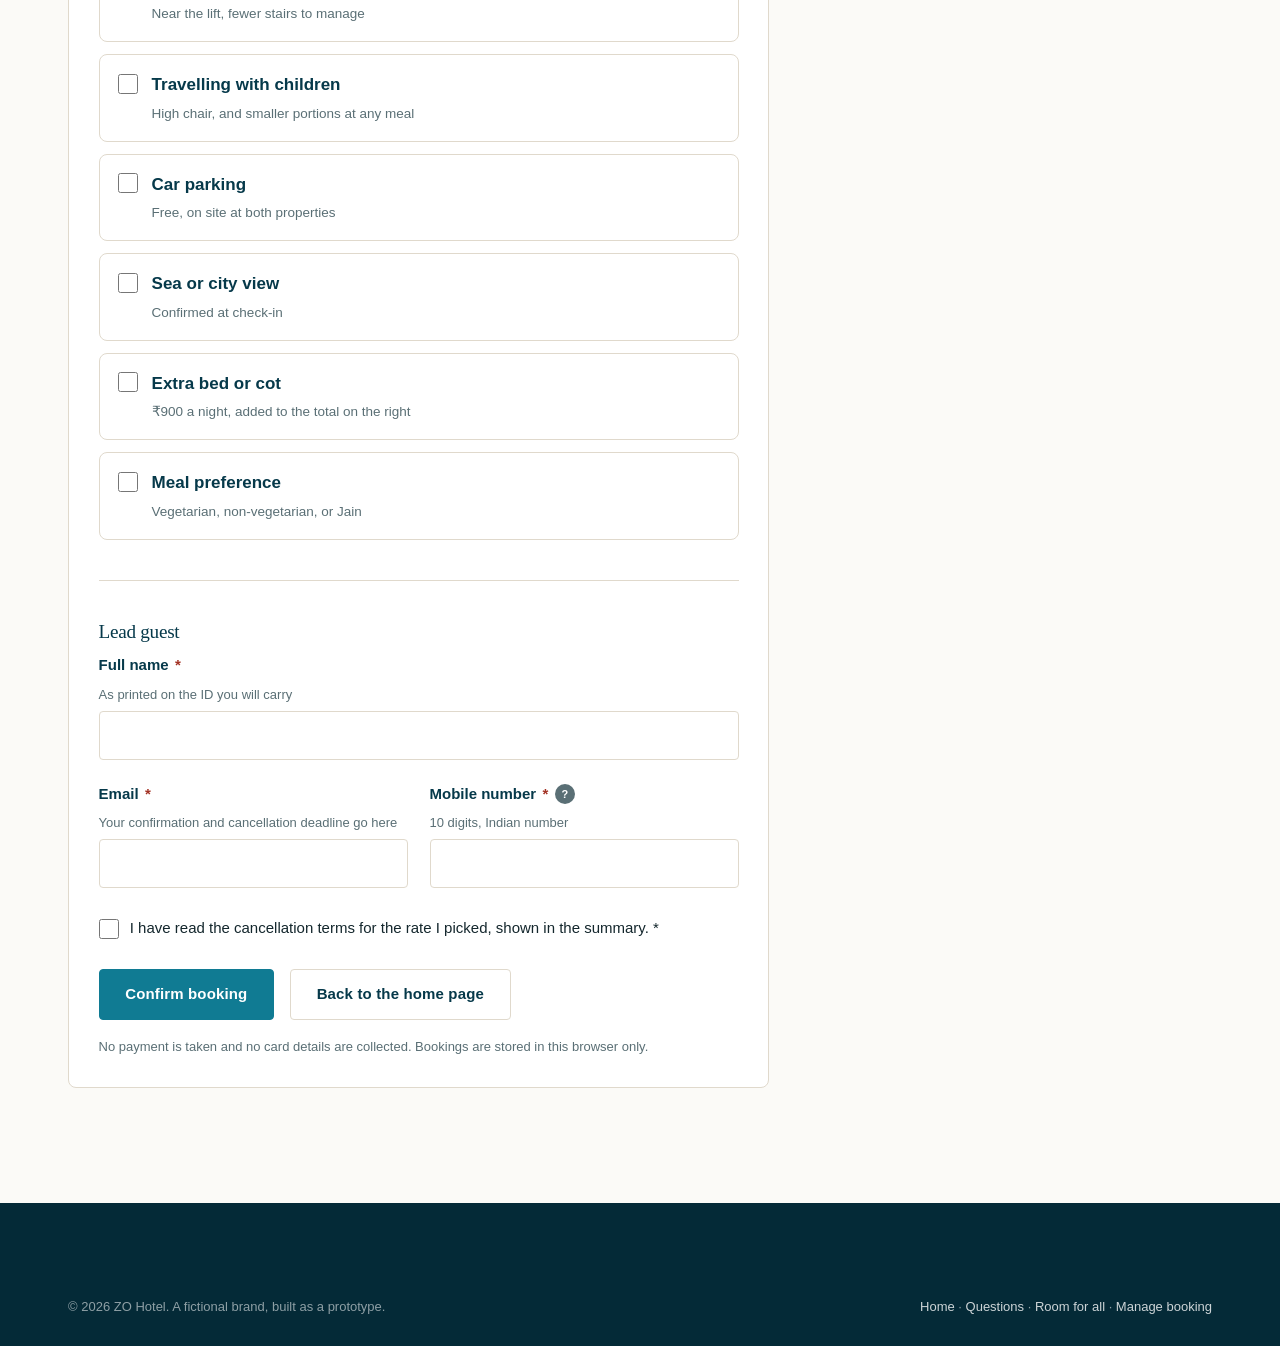
==== commit 0a2983b9: "Remove early check-in A product call, taken because free-when-convenient is a weak promise to build " ====
--- a/booking.html
+++ b/booking.html
@@ -218,14 +218,6 @@
                 </span>
               </label>
 
-              <label class="option" for="req-earlyCheckin">
-                <input type="checkbox" id="req-earlyCheckin" name="requests" value="earlyCheckin" data-group="true">
-                <span class="option__text">
-                  <span class="option__title">Early check-in</span>
-                  <span class="option__note">From 9:00 am, free when a room is ready</span>
-                </span>
-              </label>
-
               <label class="option" for="req-view">
                 <input type="checkbox" id="req-view" name="requests" value="view" data-group="true">
                 <span class="option__text">
